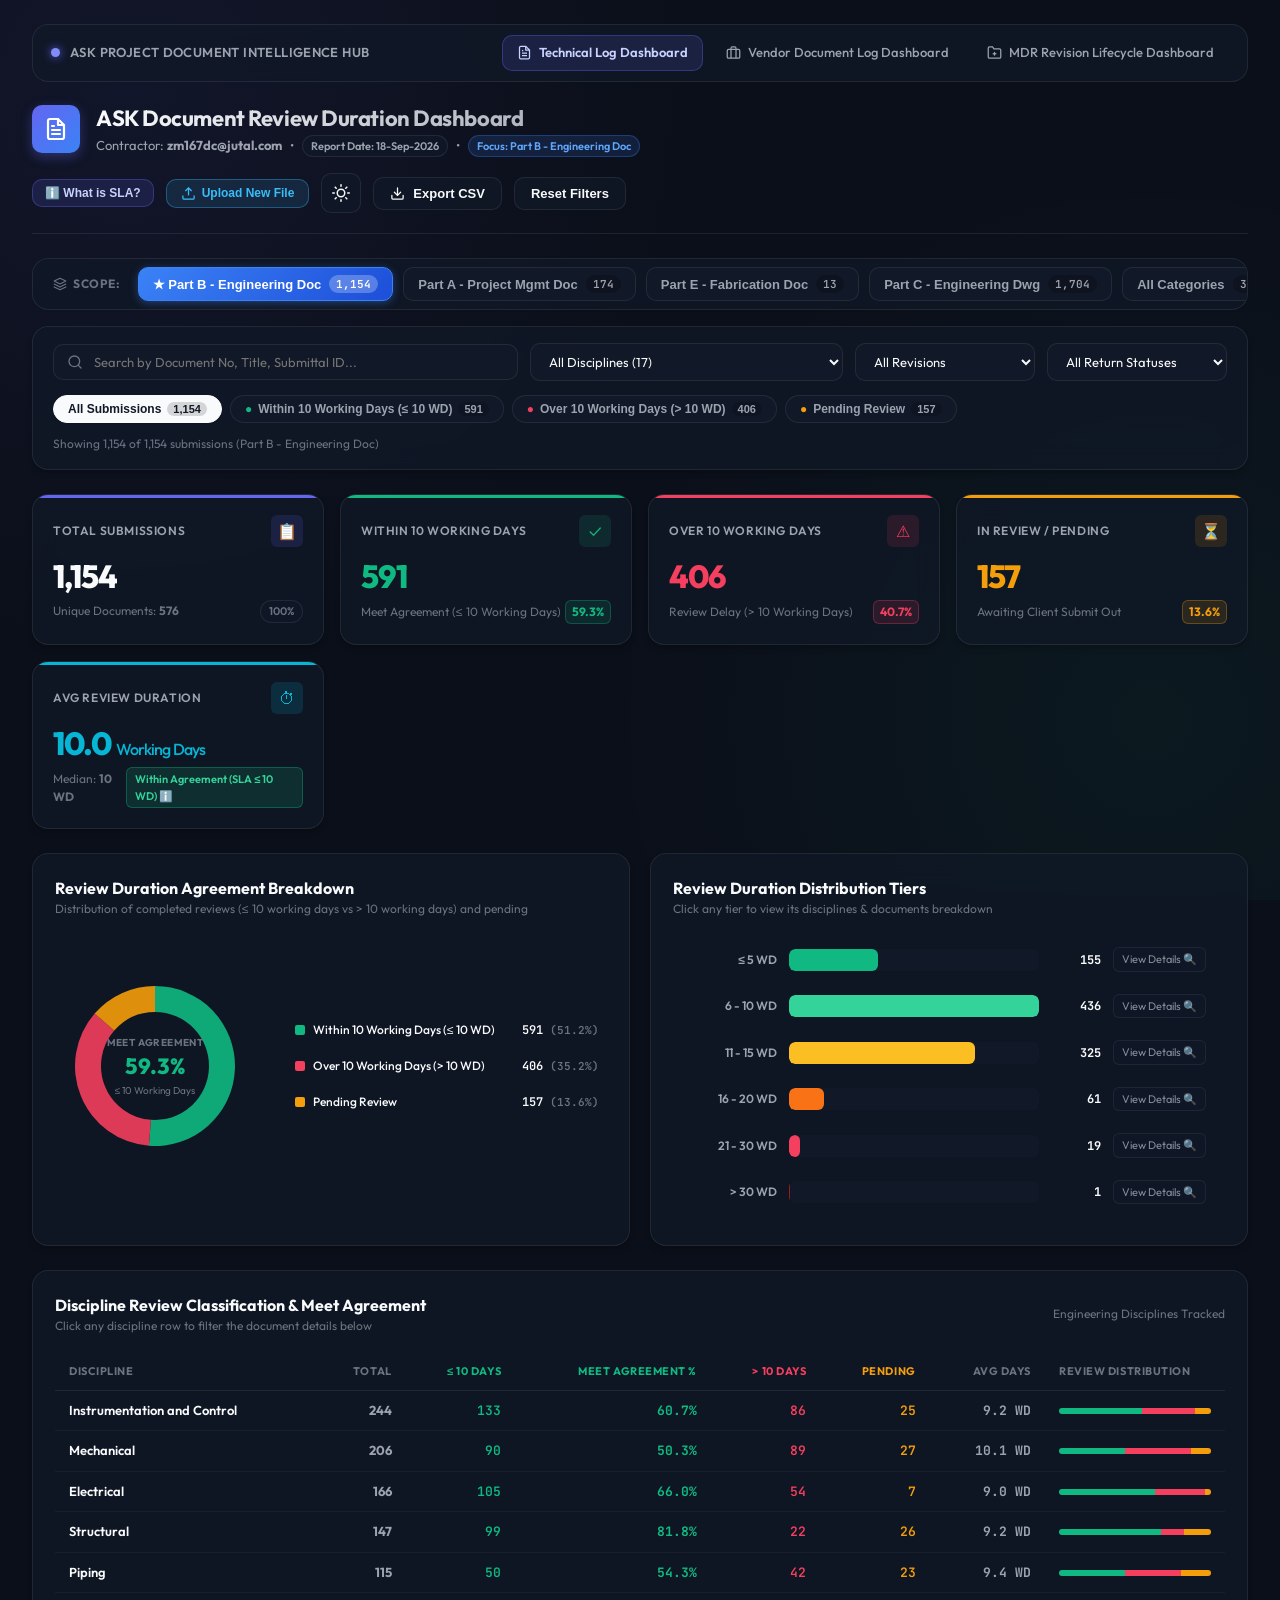
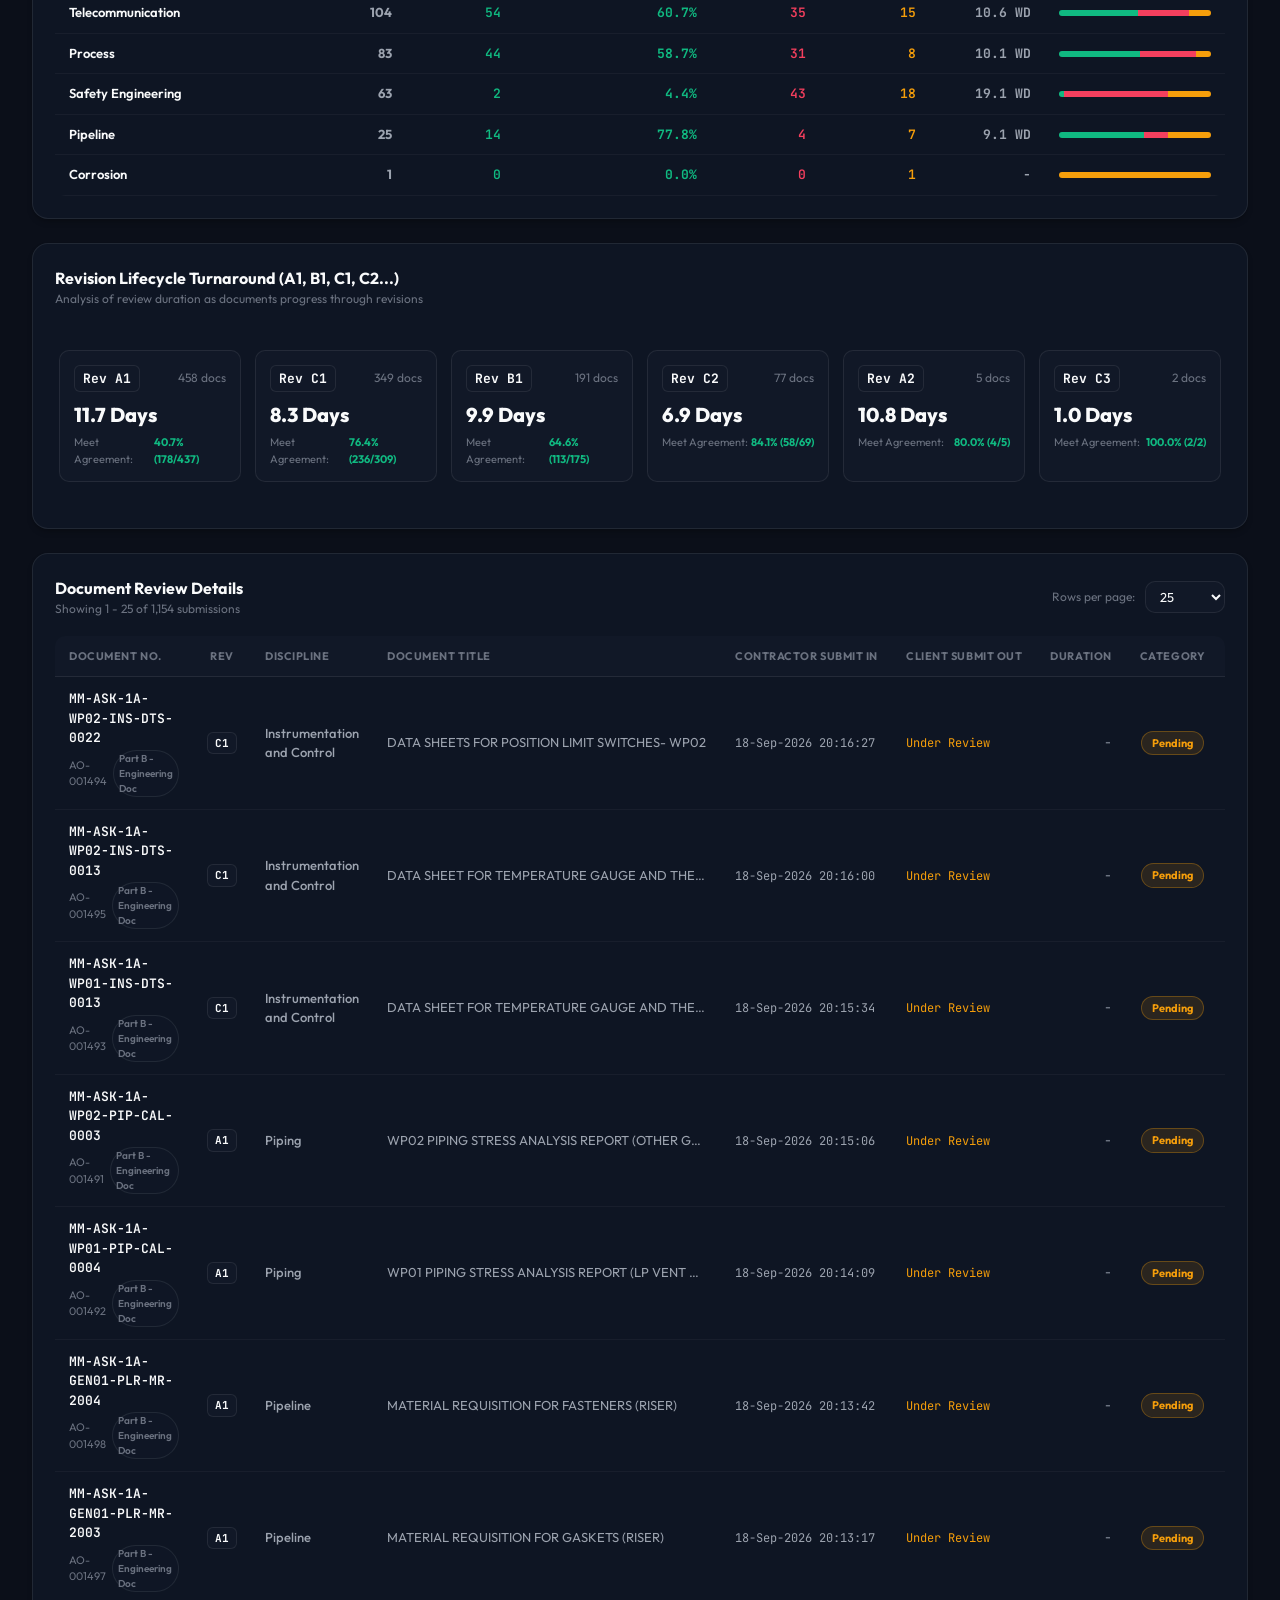
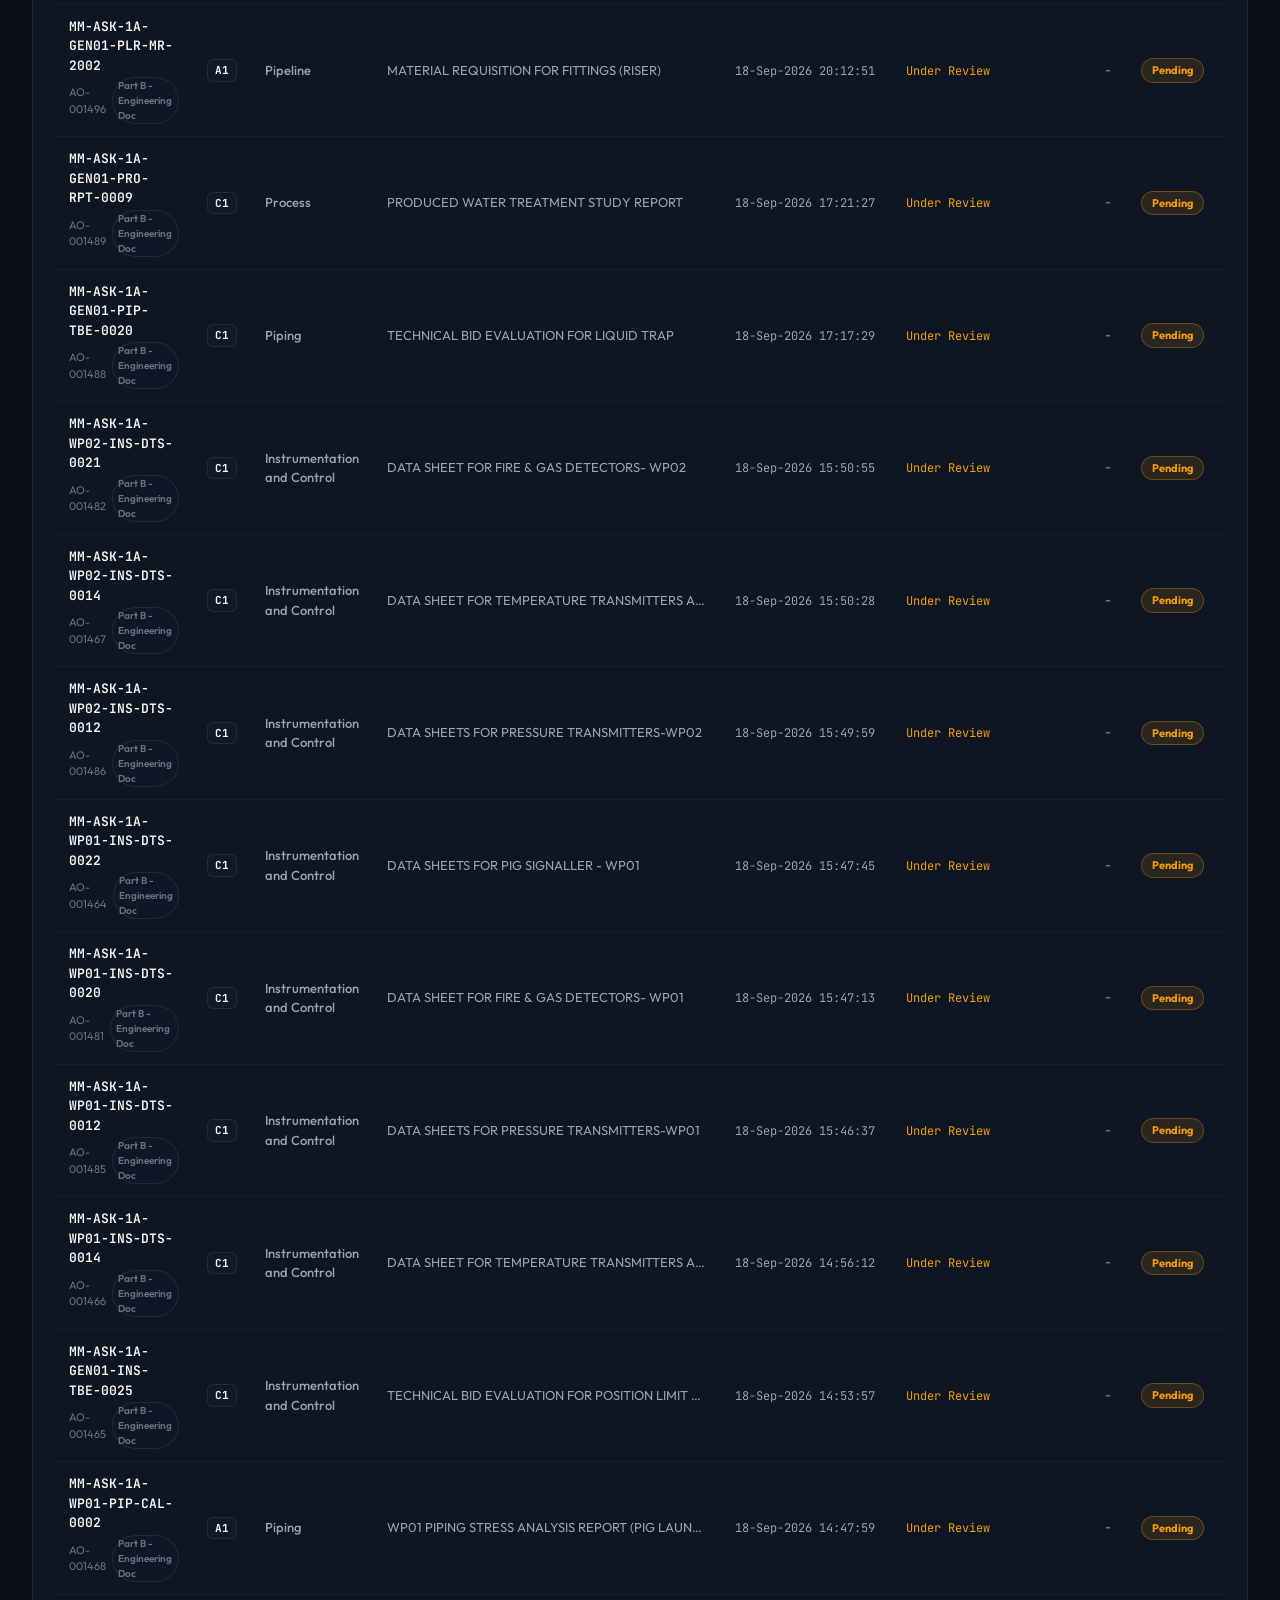
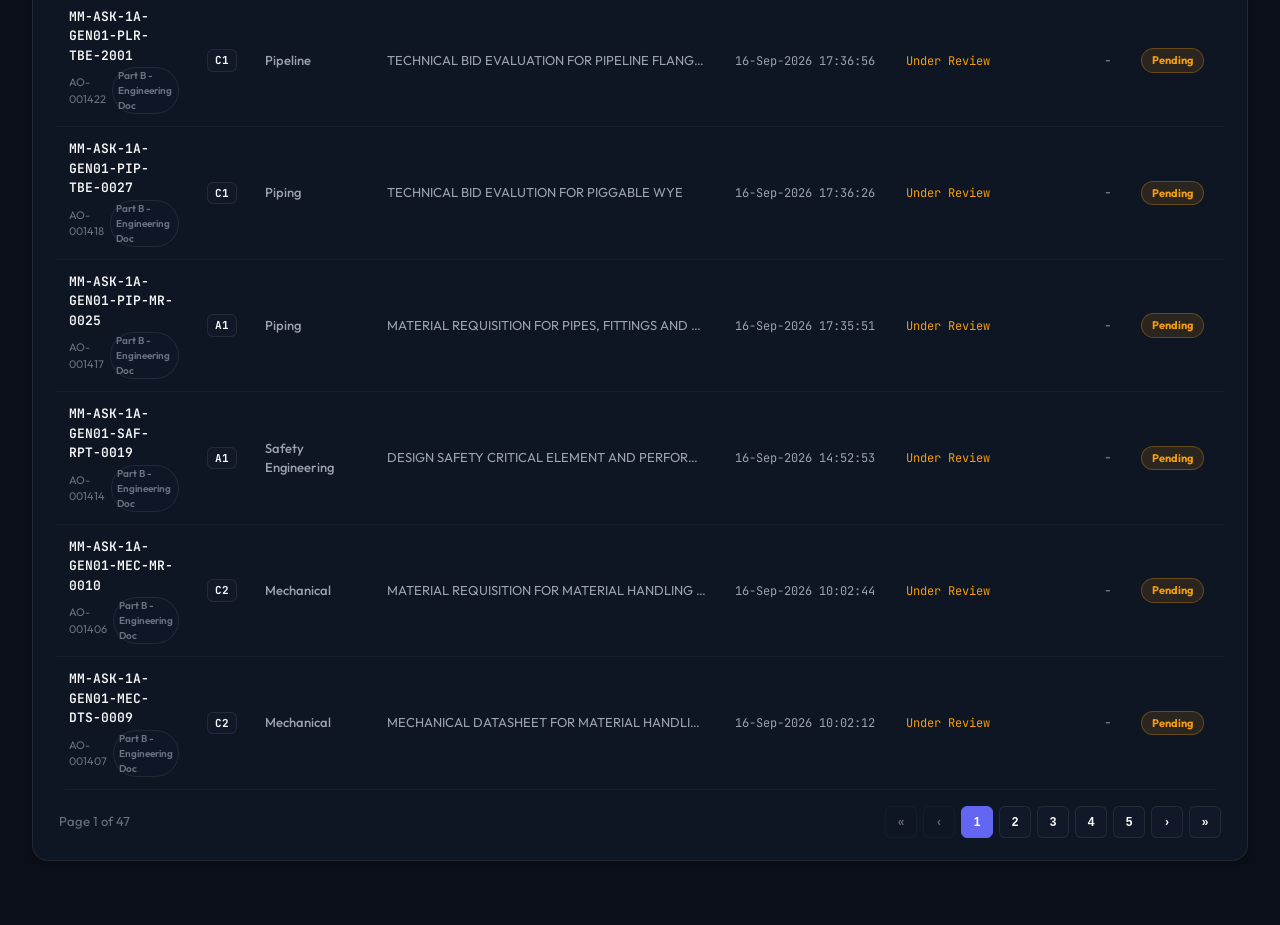
==== index.html @ 1a7d82ee "Add files via upload" ====
<!DOCTYPE html>
<html lang="en" data-theme="dark">
<head>
  <meta charset="UTF-8">
  <meta name="viewport" content="width=device-width, initial-scale=1.0">
  <title>ASK Document Review Duration Dashboard | Contractor vs Client Tracking</title>
  <meta name="description" content="Technical Document review duration tracking dashboard for ASK Project. Monitors Contractor (zm167dc@jutal.com) submissions and Client review turnaround times.">
  <link rel="stylesheet" href="styles.css">
</head>
<body>
  <div class="container">
    <!-- Top Nav: Switch between dashboards -->
    <nav style="display: flex; align-items: center; justify-content: space-between; background: var(--bg-card); backdrop-filter: blur(12px); border: 1px solid var(--border-color); border-radius: 16px; padding: 10px 18px; margin-bottom: 20px; flex-wrap: wrap; gap: 12px;">
      <div style="display: flex; align-items: center; gap: 10px; font-size: 13px; font-weight: 600; letter-spacing: 0.03em; text-transform: uppercase; color: var(--text-secondary);">
        <span style="width: 9px; height: 9px; border-radius: 50%; background: #818cf8; box-shadow: 0 0 10px #6366f1; display: inline-block;"></span>
        <span>ASK Project Document Intelligence Hub</span>
      </div>
      <div style="display: flex; align-items: center; gap: 8px; flex-wrap: wrap;">
        <a href="index.html" style="display: inline-flex; align-items: center; gap: 7px; padding: 7px 14px; border-radius: 10px; font-size: 13px; text-decoration: none; background: rgba(99, 102, 241, 0.15); color: #c7d2fe; border: 1px solid rgba(99, 102, 241, 0.35); font-weight: 600;">
          <svg width="15" height="15" viewBox="0 0 24 24" fill="none" stroke="currentColor" stroke-width="2"><path d="M14 2H6a2 2 0 0 0-2 2v16a2 2 0 0 0 2 2h12a2 2 0 0 0 2-2V8z"></path><polyline points="14 2 14 8 20 8"></polyline><line x1="16" y1="13" x2="8" y2="13"></line><line x1="16" y1="17" x2="8" y2="17"></line><polyline points="10 9 9 9 8 9"></polyline></svg>
          Technical Log Dashboard
        </a>
        <a href="index_vendor.html" style="display: inline-flex; align-items: center; gap: 7px; padding: 7px 14px; border-radius: 10px; font-size: 13px; text-decoration: none; color: var(--text-secondary); border: 1px solid transparent; font-weight: 500;">
          <svg width="15" height="15" viewBox="0 0 24 24" fill="none" stroke="currentColor" stroke-width="2"><rect x="2" y="7" width="20" height="14" rx="2" ry="2"></rect><path d="M16 21V5a2 2 0 0 0-2-2h-4a2 2 0 0 0-2 2v16"></path></svg>
          Vendor Document Log Dashboard
        </a>
        <a href="index_mdr.html" style="display: inline-flex; align-items: center; gap: 7px; padding: 7px 14px; border-radius: 10px; font-size: 13px; text-decoration: none; color: var(--text-secondary); border: 1px solid transparent; font-weight: 500;">
          <svg width="15" height="15" viewBox="0 0 24 24" fill="none" stroke="currentColor" stroke-width="2"><path d="M22 19a2 2 0 0 1-2 2H4a2 2 0 0 1-2-2V5a2 2 0 0 1 2-2h5l2 3h9a2 2 0 0 1 2 2z"></path><line x1="12" y1="11" x2="12" y2="17"></line><line x1="9" y1="14" x2="15" y2="14"></line></svg>
          MDR Revision Lifecycle Dashboard
        </a>
      </div>
    </nav>

    <!-- Header -->
    <header class="app-header">
      <div class="brand-section">
        <div class="brand-logo">
          <svg width="24" height="24" viewBox="0 0 24 24" fill="none" stroke="currentColor" stroke-width="2.2" stroke-linecap="round" stroke-linejoin="round">
            <path d="M14 2H6a2 2 0 0 0-2 2v16a2 2 0 0 0 2 2h12a2 2 0 0 0 2-2V8z"></path>
            <polyline points="14 2 14 8 20 8"></polyline>
            <line x1="16" y1="13" x2="8" y2="13"></line>
            <line x1="16" y1="17" x2="8" y2="17"></line>
            <polyline points="10 9 9 9 8 9"></polyline>
          </svg>
        </div>
        <div class="brand-title">
          <h1>ASK Document Review Duration Dashboard</h1>
          <div class="brand-subtitle">
            <span>Contractor: <strong>zm167dc@jutal.com</strong></span>
            <span>&bull;</span>
            <span class="badge-tag">Report Date: 18-Sep-2026</span>
            <span>&bull;</span>
            <span class="badge-tag" style="background: rgba(59, 130, 246, 0.15); color: #60a5fa; border-color: rgba(59, 130, 246, 0.3);">
              Focus: Part B - Engineering Doc
            </span>
          </div>
        </div>
      </div>
      <div class="header-actions">
        <button id="openSlaDefBtn" class="btn-sla-info" title="What is SLA? Service Level Agreement Definition">
          ℹ️ What is SLA?
        </button>
        <button id="openUploadBtn" class="btn-upload-nav" title="Upload New Weekly Cut-Off Excel File">
          <svg width="15" height="15" viewBox="0 0 24 24" fill="none" stroke="currentColor" stroke-width="2"><path d="M21 15v4a2 2 0 0 1-2 2H5a2 2 0 0 1-2-2v-4"></path><polyline points="17 8 12 3 7 8"></polyline><line x1="12" y1="3" x2="12" y2="15"></line></svg>
          Upload New File
        </button>
        <button id="themeToggleBtn" class="btn-icon" title="Toggle Light/Dark Theme" aria-label="Toggle Theme">
          <svg id="themeIcon" width="18" height="18" viewBox="0 0 24 24" fill="none" stroke="currentColor" stroke-width="2" stroke-linecap="round" stroke-linejoin="round">
            <circle cx="12" cy="12" r="5"></circle>
            <line x1="12" y1="1" x2="12" y2="3"></line>
            <line x1="12" y1="21" x2="12" y2="23"></line>
            <line x1="4.22" y1="4.22" x2="5.64" y2="5.64"></line>
            <line x1="18.36" y1="18.36" x2="19.78" y2="19.78"></line>
            <line x1="1" y1="12" x2="3" y2="12"></line>
            <line x1="21" y1="12" x2="23" y2="12"></line>
            <line x1="4.22" y1="19.78" x2="5.64" y2="18.36"></line>
            <line x1="18.36" y1="5.64" x2="19.78" y2="4.22"></line>
          </svg>
        </button>
        <button id="exportCsvBtn" class="btn btn-secondary" title="Export filtered documents to CSV">
          <svg width="15" height="15" viewBox="0 0 24 24" fill="none" stroke="currentColor" stroke-width="2" stroke-linecap="round" stroke-linejoin="round">
            <path d="M21 15v4a2 2 0 0 1-2 2H5a2 2 0 0 1-2-2v-4"></path>
            <polyline points="7 10 12 15 17 10"></polyline>
            <line x1="12" y1="15" x2="12" y2="3"></line>
          </svg>
          Export CSV
        </button>
        <button id="resetFiltersBtn" class="btn btn-secondary" title="Reset all applied filters">
          Reset Filters
        </button>
      </div>
    </header>

    <!-- Document Category Navigation Bar (Part B Focus by default) -->
    <nav class="doc-category-nav" id="docCategoryNav" aria-label="Document Category Filter">
      <div class="doc-category-nav-label">
        <svg width="14" height="14" viewBox="0 0 24 24" fill="none" stroke="currentColor" stroke-width="2" stroke-linecap="round" stroke-linejoin="round">
          <polygon points="12 2 2 7 12 12 22 7 12 2"></polygon>
          <polyline points="2 17 12 22 22 17"></polyline>
          <polyline points="2 12 12 17 22 12"></polyline>
        </svg>
        Scope:
      </div>
      <button class="doc-category-tab focus-part-b active" data-category-scope="Part B - Engineering Doc" id="tabPartB">
        ★ Part B - Engineering Doc <span class="tab-badge" id="tabCountPartB">1,154</span>
      </button>
      <button class="doc-category-tab" data-category-scope="Part A - Project Management Doc" id="tabPartA">
        Part A - Project Mgmt Doc <span class="tab-badge" id="tabCountPartA">174</span>
      </button>
      <button class="doc-category-tab" data-category-scope="Part E - Fabrication Doc" id="tabPartE">
        Part E - Fabrication Doc <span class="tab-badge" id="tabCountPartE">13</span>
      </button>
      <button class="doc-category-tab" data-category-scope="Part C - Engineering Dwg" id="tabPartC">
        Part C - Engineering Dwg <span class="tab-badge" id="tabCountPartC">1,704</span>
      </button>
      <button class="doc-category-tab" data-category-scope="ALL" id="tabPartAll">
        All Categories <span class="tab-badge" id="tabCountPartAll">3,046</span>
      </button>
    </nav>

    <!-- Filter Bar -->
    <section class="filter-bar" aria-label="Dashboard Filters">
      <div class="filter-row">
        <!-- Search Input -->
        <div class="search-box">
          <svg class="search-icon" width="16" height="16" viewBox="0 0 24 24" fill="none" stroke="currentColor" stroke-width="2" stroke-linecap="round" stroke-linejoin="round">
            <circle cx="11" cy="11" r="8"></circle>
            <line x1="21" y1="21" x2="16.65" y2="16.65"></line>
          </svg>
          <input type="text" id="searchInput" class="search-input" placeholder="Search by Document No, Title, Submittal ID...">
        </div>

        <!-- Discipline Select -->
        <select id="disciplineSelect" class="select-filter" aria-label="Filter by Discipline">
          <option value="ALL">All Disciplines (17)</option>
        </select>

        <!-- Revision Select -->
        <select id="revSelect" class="select-filter" aria-label="Filter by Revision">
          <option value="ALL">All Revisions</option>
        </select>

        <!-- Return Status Select -->
        <select id="statusSelect" class="select-filter" aria-label="Filter by Return Status">
          <option value="ALL">All Return Statuses</option>
        </select>
      </div>

      <!-- Quick Category Pills -->
      <div class="filter-row">
        <div class="category-pills" id="categoryPills">
          <button class="pill-btn active" data-category="ALL">
            All Submissions <span class="pill-count" id="countAll">3,046</span>
          </button>
          <button class="pill-btn pill-within" data-category="<= 10 Days">
            <span style="color:#10b981;">●</span> Within 10 Working Days (&le; 10 WD) <span class="pill-count" id="countWithin">1,579</span>
          </button>
          <button class="pill-btn pill-over" data-category="> 10 Days">
            <span style="color:#f43f5e;">●</span> Over 10 Working Days (> 10 WD) <span class="pill-count" id="countOver">1,078</span>
          </button>
          <button class="pill-btn pill-pending" data-category="Pending">
            <span style="color:#f59e0b;">●</span> Pending Review <span class="pill-count" id="countPending">389</span>
          </button>
        </div>
        <div style="font-size: 12px; color: var(--text-muted);" id="filterStatusText">
          Showing 3,046 submissions
        </div>
      </div>
    </section>

    <!-- KPI Metric Cards Grid -->
    <section class="kpi-grid" aria-label="Key Performance Indicators">
      <!-- Total Submissions -->
      <div class="kpi-card" style="--card-accent: #6366f1;">
        <div class="kpi-header">
          <span class="kpi-title">Total Submissions</span>
          <div class="kpi-icon-wrap" style="background: rgba(99, 102, 241, 0.15); color: #818cf8;">
            📋
          </div>
        </div>
        <div class="kpi-value" id="kpiTotal">3,046</div>
        <div class="kpi-meta">
          <span>Unique Documents: <strong id="kpiUniqueDocs">1,426</strong></span>
          <span class="badge-tag">100%</span>
        </div>
      </div>

      <!-- Within 10 Working Days -->
      <div class="kpi-card" style="--card-accent: #10b981;">
        <div class="kpi-header">
          <span class="kpi-title">Within 10 Working Days</span>
          <div class="kpi-icon-wrap" style="background: var(--color-within10-bg); color: var(--color-within10);">
            ✓
          </div>
        </div>
        <div class="kpi-value" style="color: var(--color-within10);" id="kpiWithin10">1,579</div>
        <div class="kpi-meta">
          <span>Meet Agreement (&le; 10 Working Days)</span>
          <span class="kpi-badge badge-within10" id="kpiWithinPct">59.4%</span>
        </div>
      </div>

      <!-- Over 10 Working Days -->
      <div class="kpi-card" style="--card-accent: #f43f5e;">
        <div class="kpi-header">
          <span class="kpi-title">Over 10 Working Days</span>
          <div class="kpi-icon-wrap" style="background: var(--color-over10-bg); color: var(--color-over10);">
            ⚠
          </div>
        </div>
        <div class="kpi-value" style="color: var(--color-over10);" id="kpiOver10">1,078</div>
        <div class="kpi-meta">
          <span>Review Delay (> 10 Working Days)</span>
          <span class="kpi-badge badge-over10" id="kpiOverPct">40.6%</span>
        </div>
      </div>

      <!-- Pending / Under Review -->
      <div class="kpi-card" style="--card-accent: #f59e0b;">
        <div class="kpi-header">
          <span class="kpi-title">In Review / Pending</span>
          <div class="kpi-icon-wrap" style="background: var(--color-pending-bg); color: var(--color-pending);">
            ⏳
          </div>
        </div>
        <div class="kpi-value" style="color: var(--color-pending);" id="kpiPending">389</div>
        <div class="kpi-meta">
          <span>Awaiting Client Submit Out</span>
          <span class="kpi-badge badge-pending" id="kpiPendingPct">12.8%</span>
        </div>
      </div>

      <!-- Average Review Duration -->
      <div class="kpi-card" style="--card-accent: #06b6d4;">
        <div class="kpi-header">
          <span class="kpi-title">Avg Review Duration</span>
          <div class="kpi-icon-wrap" style="background: rgba(6, 182, 212, 0.15); color: #06b6d4;">
            ⏱
          </div>
        </div>
        <div class="kpi-value" style="color: var(--color-cyan);" id="kpiAvgDuration">10.2 <span style="font-size: 16px; font-weight: 500;">Working Days</span></div>
        <div class="kpi-meta">
          <span>Median: <strong id="kpiMedianDuration">10.0 WD</strong></span>
          <a href="javascript:void(0)" id="slaBadgeBtn" class="sla-badge-interactive" title="Click to view full Service Level Agreement (SLA) Definition">
            Within Agreement (SLA &le; 10 WD) ℹ️
          </a>
        </div>
      </div>
    </section>

    <!-- Visual Charts Grid -->
    <div class="charts-grid">
      <!-- Donut Chart: Review Category SLA Distribution -->
      <div class="card">
        <div class="card-header">
          <div>
            <h2 class="card-title">Review Duration Agreement Breakdown</h2>
            <div class="card-subtitle">Distribution of completed reviews (&le; 10 working days vs &gt; 10 working days) and pending</div>
          </div>
        </div>
        <div class="chart-container" id="donutChartContainer">
          <!-- Rendered via JavaScript SVG -->
        </div>
      </div>

      <!-- Duration Histogram Tiers -->
      <div class="card">
        <div class="card-header">
          <div>
            <h2 class="card-title">Review Duration Distribution Tiers</h2>
            <div class="card-subtitle">Click any tier to view its disciplines &amp; documents breakdown</div>
          </div>
          <div id="activeTierBadge" style="display:none;">
            <span class="badge-tag" style="background:rgba(99,102,241,0.2);color:#818cf8;border-color:rgba(99,102,241,0.4);cursor:pointer;" id="clearTierFilterBtn" title="Click to clear tier filter">
              Tier Filter Active &times;
            </span>
          </div>
        </div>
        <div class="chart-container" id="tierChartContainer">
          <!-- Rendered via JavaScript SVG -->
        </div>
      </div>
    </div>

    <!-- Discipline Review Breakdown Table Card -->
    <div class="card" style="margin-bottom: 24px;">
      <div class="card-header">
        <div>
          <h2 class="card-title">Discipline Review Classification &amp; Meet Agreement</h2>
          <div class="card-subtitle">Click any discipline row to filter the document details below</div>
        </div>
        <div style="font-size: 12px; color: var(--text-muted);">
          Engineering Disciplines Tracked
        </div>
      </div>
      <div class="table-responsive">
        <table class="discipline-summary-table" id="disciplineTable">
          <thead>
            <tr>
              <th>Discipline</th>
              <th style="text-align: right;">Total</th>
              <th style="text-align: right; color: var(--color-within10);">&le; 10 Days</th>
              <th style="text-align: right; color: var(--color-within10);">Meet Agreement %</th>
              <th style="text-align: right; color: var(--color-over10);">&gt; 10 Days</th>
              <th style="text-align: right; color: var(--color-pending);">Pending</th>
              <th style="text-align: right;">Avg Days</th>
              <th style="width: 180px;">Review Distribution</th>
            </tr>
          </thead>
          <tbody id="disciplineTableBody">
            <!-- Dynamically populated -->
          </tbody>
        </table>
      </div>
    </div>

    <!-- Revision Analysis Grid -->
    <div class="card" style="margin-bottom: 24px;">
      <div class="card-header">
        <div>
          <h2 class="card-title">Revision Lifecycle Turnaround (A1, B1, C1, C2...)</h2>
          <div class="card-subtitle">Analysis of review duration as documents progress through revisions</div>
        </div>
      </div>
      <div class="chart-container" id="revChartContainer" style="min-height: 180px;">
        <!-- Dynamically rendered -->
      </div>
    </div>

    <!-- Main Documents Table Card -->
    <div class="card table-card">
      <div class="card-header">
        <div>
          <h2 class="card-title">Document Review Details</h2>
          <div class="card-subtitle" id="tableRecordCountText">Showing 1 - 25 of 3,046 submissions</div>
        </div>
        <div style="display: flex; align-items: center; gap: 10px;">
          <label for="pageSizeSelect" style="font-size: 12px; color: var(--text-muted);">Rows per page:</label>
          <select id="pageSizeSelect" class="select-filter" style="min-width: 80px; padding: 6px 10px;">
            <option value="25" selected>25</option>
            <option value="50">50</option>
            <option value="100">100</option>
          </select>
        </div>
      </div>

      <div class="table-responsive">
        <table class="data-table" id="mainDocTable">
          <thead>
            <tr>
              <th data-sort="doc_no">Document No.</th>
              <th data-sort="rev" style="text-align: center;">Rev</th>
              <th data-sort="discipline_name">Discipline</th>
              <th data-sort="doc_title">Document Title</th>
              <th data-sort="actual_submit_in">Contractor Submit In</th>
              <th data-sort="actual_submit_out">Client Submit Out</th>
              <th data-sort="duration_days" style="text-align: right;">Duration</th>
              <th data-sort="category" style="text-align: center;">Category</th>
              <th data-sort="return_status_code" style="text-align: center;">Return Status</th>
              <th style="text-align: center;">Actions</th>
            </tr>
          </thead>
          <tbody id="tableBody">
            <!-- Dynamically populated -->
          </tbody>
        </table>
      </div>

      <!-- Pagination Bar -->
      <div class="pagination-bar">
        <div class="pagination-info" id="paginationInfo">
          Page 1 of 122
        </div>
        <div class="pagination-controls" id="paginationControls">
          <!-- Dynamically generated page buttons -->
        </div>
      </div>
    </div>
  </div>

  <!-- Document Revision History Drawer Modal -->
  <div class="drawer-backdrop" id="drawerBackdrop">
    <div class="drawer" id="historyDrawer" role="dialog" aria-modal="true" aria-labelledby="drawerDocNo">
      <div class="drawer-header">
        <div>
          <div class="drawer-title" id="drawerDocNo">Document Number</div>
          <div class="drawer-subtitle" id="drawerDocTitle">Document Title</div>
          <div style="font-size: 12px; color: var(--text-muted); margin-top: 4px;">
            Discipline: <span id="drawerDiscipline" style="color: var(--text-primary); font-weight: 600;">-</span> &bull; 
            Total Revisions: <span id="drawerRevCount" style="color: var(--color-brand); font-weight: 700;">-</span>
          </div>
        </div>
        <button class="drawer-close" id="drawerCloseBtn" aria-label="Close Drawer">&times;</button>
      </div>
      <div class="drawer-body">
        <h3 style="font-size: 14px; font-weight: 700; margin-bottom: 16px; color: var(--text-primary);">
          Revision Lifecycle & Review Turnaround
        </h3>
        <div class="timeline" id="drawerTimeline">
          <!-- Populated dynamically -->
        </div>
      </div>
    </div>
  </div>

  <!-- Review Duration Tier Breakdown & Documents Modal -->
  <div class="tier-modal-backdrop" id="tierModalBackdrop">
    <div class="tier-modal" id="tierModal" role="dialog" aria-modal="true" aria-labelledby="tierModalTitle">
      <div class="tier-modal-header">
        <div>
          <div style="display:flex;align-items:center;gap:10px;">
            <h2 class="tier-modal-title" id="tierModalTitle">Review Duration Tier Details</h2>
            <span class="badge-tag" id="tierModalCountBadge" style="font-size:12px;padding:3px 10px;font-weight:700;">-</span>
          </div>
          <div class="tier-modal-subtitle" id="tierModalSubtitle">
            Detailed breakdown of disciplines and documents in this review turnaround tier
          </div>
        </div>
        <button class="drawer-close" id="tierModalCloseBtn" aria-label="Close Modal">&times;</button>
      </div>

      <div class="tier-modal-body">
        <!-- Section 1: Disciplines in this Tier -->
        <div class="tier-section">
          <div class="tier-section-header">
            <h3>Disciplines in this Tier</h3>
            <span style="font-size:12px;color:var(--text-muted);" id="tierDiscHelpText">Click any discipline to filter documents below</span>
          </div>
          <div class="tier-discipline-chips" id="tierDisciplineChips">
            <!-- Dynamically populated -->
          </div>
        </div>

        <!-- Section 2: Documents in this Tier -->
        <div class="tier-section">
          <div class="tier-section-header">
            <div style="display:flex;align-items:center;gap:12px;width:100%;justify-content:space-between;flex-wrap:wrap;">
              <h3 id="tierDocListHeading">Documents List</h3>
              <div style="display:flex;gap:10px;align-items:center;">
                <input type="text" id="tierDocSearchInput" class="search-input" placeholder="Search in this tier..." style="padding:6px 12px;width:220px;font-size:12px;">
                <button id="btnFilterMainByTier" class="btn btn-primary" style="padding:6px 14px;font-size:12px;" title="Filter the main dashboard table to this tier">
                  Filter Main Dashboard &darr;
                </button>
              </div>
            </div>
          </div>
          <div class="table-responsive" style="max-height: 380px; overflow-y: auto;">
            <table class="data-table" id="tierDocTable">
              <thead>
                <tr>
                  <th>Document No.</th>
                  <th style="text-align:center;">Rev</th>
                  <th>Discipline</th>
                  <th>Title</th>
                  <th>Contractor Submit In</th>
                  <th>Client Submit Out</th>
                  <th style="text-align:right;">Duration</th>
                  <th style="text-align:center;">Status</th>
                </tr>
              </thead>
              <tbody id="tierDocTableBody">
                <!-- Dynamically populated -->
              </tbody>
            </table>
          </div>
        </div>
      </div>
    </div>
  </div>

  <!-- SLA Definition Modal -->
  <div id="slaModalBackdrop" class="tier-modal-backdrop">
    <div class="tier-modal" style="max-width: 680px;" role="dialog" aria-modal="true">
      <div class="tier-modal-header" style="background: linear-gradient(135deg, rgba(99, 102, 241, 0.12), rgba(56, 189, 248, 0.08));">
        <div style="display: flex; align-items: center; gap: 12px;">
          <div style="width: 36px; height: 36px; border-radius: 10px; background: rgba(99, 102, 241, 0.2); color: #818cf8; display: flex; align-items: center; justify-content: center; font-size: 18px; font-weight: 800;">
            ℹ️
          </div>
          <div>
            <h3 style="margin: 0; font-size: 18px; font-weight: 700; color: var(--text-primary);">Service Level Agreement (SLA) Definition</h3>
            <p style="margin: 3px 0 0 0; font-size: 12px; color: var(--text-secondary);">ASK Project Procedural Engineering Turnaround Standards</p>
          </div>
        </div>
        <button id="slaModalCloseBtn" class="drawer-close" aria-label="Close Modal">&times;</button>
      </div>
      <div class="tier-modal-body" style="padding: 24px; line-height: 1.6; font-size: 13px; color: var(--text-secondary);">
        <div style="background: rgba(16, 185, 129, 0.08); border: 1px solid rgba(16, 185, 129, 0.25); border-radius: 12px; padding: 16px; margin-bottom: 20px;">
          <h4 style="margin: 0 0 6px 0; color: #34d399; font-size: 14px; display: flex; align-items: center; gap: 8px;">
            <span>🎯</span> Contractual Baseline: 10 Working Days
          </h4>
          <p style="margin: 0; color: var(--text-primary);">
            <strong>SLA</strong> stands for <strong>Service Level Agreement</strong>. In the ASK Field Development Project, the SLA defines the maximum contractual turnaround period allowed for the <strong>Client Engineering Team</strong> to review and officially return submitted technical &amp; vendor deliverables.
          </p>
        </div>

        <div style="display: grid; grid-template-columns: 1fr 1fr; gap: 14px; margin-bottom: 20px;">
          <div style="background: var(--bg-card); border: 1px solid var(--border-color); border-radius: 10px; padding: 14px;">
            <strong style="color: #10b981; display: block; margin-bottom: 4px;">✓ Meet Agreement (&le; 10 WD)</strong>
            <span>Review completed and officially returned with status code (APPR, AWC, etc.) within <strong>10 working days</strong> (Mon&ndash;Fri, excluding weekends).</span>
          </div>
          <div style="background: var(--bg-card); border: 1px solid var(--border-color); border-radius: 10px; padding: 14px;">
            <strong style="color: #f43f5e; display: block; margin-bottom: 4px;">⚠ Over Agreement (> 10 WD)</strong>
            <span>Review elapsed time exceeds 10 working days, triggering overdue tracking and potential schedule delay claim liabilities.</span>
          </div>
        </div>

        <div style="background: var(--bg-card); border: 1px solid var(--border-color); border-radius: 10px; padding: 14px;">
          <strong style="color: var(--text-primary); display: block; margin-bottom: 6px;">How Working Days are Counted:</strong>
          <ul style="margin: 0; padding-left: 20px; font-size: 12px; color: var(--text-secondary);">
            <li><strong>Starts</strong>: The first business day following official receipt date (<code>Actual Submit In</code>).</li>
            <li><strong>Counted</strong>: Monday through Friday only. Saturdays and Sundays are excluded.</li>
            <li><strong>Ends</strong>: The date the review status is officially issued out (<code>Actual Submit Out</code>).</li>
          </ul>
        </div>
      </div>
    </div>
  </div>

  <!-- Upload New Cut-Off Report Modal -->
  <div id="uploadModalBackdrop" class="tier-modal-backdrop">
    <div class="tier-modal" style="max-width: 640px;" role="dialog" aria-modal="true">
      <div class="tier-modal-header" style="background: linear-gradient(135deg, rgba(56, 189, 248, 0.12), rgba(99, 102, 241, 0.08));">
        <div style="display: flex; align-items: center; gap: 12px;">
          <div style="width: 36px; height: 36px; border-radius: 10px; background: rgba(56, 189, 248, 0.2); color: #38bdf8; display: flex; align-items: center; justify-content: center; font-size: 18px; font-weight: 800;">
            📁
          </div>
          <div>
            <h3 style="margin: 0; font-size: 18px; font-weight: 700; color: var(--text-primary);">Upload New Weekly Cut-Off Report</h3>
            <p style="margin: 3px 0 0 0; font-size: 12px; color: var(--text-secondary);">Auto-detects and updates dashboard with latest Excel data</p>
          </div>
        </div>
        <button id="uploadModalCloseBtn" class="drawer-close" aria-label="Close Modal">&times;</button>
      </div>
      <div class="tier-modal-body" style="padding: 24px;">
        <div id="uploadDropzone" class="upload-dropzone">
          <svg width="44" height="44" viewBox="0 0 24 24" fill="none" stroke="#38bdf8" stroke-width="1.8" style="margin-bottom: 12px;"><path d="M21 15v4a2 2 0 0 1-2 2H5a2 2 0 0 1-2-2v-4"></path><polyline points="17 8 12 3 7 8"></polyline><line x1="12" y1="3" x2="12" y2="15"></line></svg>
          <h4 style="margin: 0 0 6px 0; font-size: 15px; color: var(--text-primary);">Drag &amp; Drop your new Excel Report here</h4>
          <p style="margin: 0 0 16px 0; font-size: 12px; color: var(--text-secondary);">
            Supports Technical Log (<code>.xlsx</code>), Vendor Log (<code>.xls/.xlsx</code>), or MDR Register (<code>.xlsx</code>)
          </p>
          <input type="file" id="fileUploadInput" accept=".xlsx,.xls" style="display: none;">
          <button type="button" class="btn btn-secondary" onclick="document.getElementById('fileUploadInput').click()">
            Browse Files...
          </button>
        </div>

        <div id="uploadStatusBox" style="display: none; margin-top: 16px; padding: 14px; border-radius: 10px; font-size: 13px;">
          <!-- Dynamic feedback -->
        </div>

        <div style="margin-top: 20px; font-size: 11px; color: var(--text-muted); line-height: 1.5; border-top: 1px solid var(--border-color); padding-top: 14px;">
          💡 <strong>Automatic Date Detection:</strong> Weekly filenames with changing dates (e.g. <code>ASK Technical Document Log Report - 25 Sep 26.xlsx</code> or <code>ASK Vendor Document Log Report - 25 Sep 26.xls</code>) are automatically parsed, recalculated with 10 working days criteria, and reflected immediately on this dashboard.
        </div>
      </div>
    </div>
  </div>

  <!-- Load Pre-Compiled Dataset & Dashboard Logic -->
  <script src="data.js"></script>
  <script src="app.js"></script>
</body>
</html>
---- styles.css ----
/* ==========================================================================
   Document Review Duration Dashboard - Modern Design System
   ========================================================================== */

@import url('https://fonts.googleapis.com/css2?family=Outfit:wght@300;400;500;600;700;800&family=JetBrains+Mono:wght@400;500&display=swap');

:root {
  /* Color Palette - Dark Mode Default */
  --bg-primary: #0b0f19;
  --bg-secondary: #111827;
  --bg-card: rgba(17, 24, 39, 0.75);
  --bg-card-hover: rgba(31, 41, 55, 0.85);
  --bg-glass: rgba(17, 24, 39, 0.6);
  --border-color: rgba(255, 255, 255, 0.08);
  --border-focus: rgba(99, 102, 241, 0.5);

  --text-primary: #f9fafb;
  --text-secondary: #9ca3af;
  --text-muted: #6b7280;
  --text-inverse: #111827;

  /* Accent Colors */
  --color-within10: #10b981;
  --color-within10-bg: rgba(16, 185, 129, 0.12);
  --color-within10-border: rgba(16, 185, 129, 0.3);

  --color-over10: #f43f5e;
  --color-over10-bg: rgba(244, 63, 94, 0.12);
  --color-over10-border: rgba(244, 63, 94, 0.3);

  --color-pending: #f59e0b;
  --color-pending-bg: rgba(245, 158, 11, 0.12);
  --color-pending-border: rgba(245, 158, 11, 0.3);

  --color-brand: #6366f1;
  --color-brand-light: #818cf8;
  --color-cyan: #06b6d4;
  --color-purple: #a855f7;

  /* Elevations & Effects */
  --shadow-sm: 0 1px 2px 0 rgba(0, 0, 0, 0.05);
  --shadow-md: 0 4px 6px -1px rgba(0, 0, 0, 0.2), 0 2px 4px -1px rgba(0, 0, 0, 0.1);
  --shadow-lg: 0 10px 15px -3px rgba(0, 0, 0, 0.3), 0 4px 6px -2px rgba(0, 0, 0, 0.15);
  --shadow-glow: 0 0 25px rgba(99, 102, 241, 0.2);

  --radius-sm: 6px;
  --radius-md: 10px;
  --radius-lg: 16px;
  --radius-full: 9999px;

  --transition-fast: 0.15s ease;
  --transition-normal: 0.25s ease;
}

[data-theme="light"] {
  --bg-primary: #f8fafc;
  --bg-secondary: #f1f5f9;
  --bg-card: rgba(255, 255, 255, 0.85);
  --bg-card-hover: #ffffff;
  --bg-glass: rgba(255, 255, 255, 0.7);
  --border-color: rgba(226, 232, 240, 0.8);
  --border-focus: rgba(99, 102, 241, 0.4);

  --text-primary: #0f172a;
  --text-secondary: #475569;
  --text-muted: #94a3b8;
  --text-inverse: #ffffff;

  --shadow-md: 0 4px 6px -1px rgba(0, 0, 0, 0.05), 0 2px 4px -1px rgba(0, 0, 0, 0.03);
  --shadow-lg: 0 10px 15px -3px rgba(0, 0, 0, 0.08), 0 4px 6px -2px rgba(0, 0, 0, 0.04);
}

/* Base Styles */
* {
  box-sizing: border-box;
  margin: 0;
  padding: 0;
}

body {
  font-family: 'Outfit', -apple-system, BlinkMacSystemFont, "Segoe UI", Roboto, sans-serif;
  background-color: var(--bg-primary);
  color: var(--text-primary);
  line-height: 1.5;
  min-height: 100vh;
  transition: background-color var(--transition-normal), color var(--transition-normal);
  background-image: 
    radial-gradient(circle at 10% 10%, rgba(99, 102, 241, 0.08) 0%, transparent 40%),
    radial-gradient(circle at 90% 80%, rgba(16, 185, 129, 0.06) 0%, transparent 40%);
  background-attachment: fixed;
}

.container {
  max-width: 1560px;
  margin: 0 auto;
  padding: 24px 32px;
}

/* App Header */
.app-header {
  display: flex;
  align-items: center;
  justify-content: space-between;
  margin-bottom: 24px;
  padding-bottom: 20px;
  border-bottom: 1px solid var(--border-color);
  flex-wrap: wrap;
  gap: 16px;
}

.brand-section {
  display: flex;
  align-items: center;
  gap: 16px;
}

.brand-logo {
  width: 48px;
  height: 48px;
  background: linear-gradient(135deg, #6366f1, #3b82f6);
  border-radius: var(--radius-md);
  display: flex;
  align-items: center;
  justify-content: center;
  box-shadow: 0 4px 12px rgba(99, 102, 241, 0.35);
  color: #fff;
  font-size: 24px;
  font-weight: 700;
}

.brand-title h1 {
  font-size: 22px;
  font-weight: 700;
  letter-spacing: -0.02em;
  background: linear-gradient(to right, var(--text-primary), var(--text-secondary));
  -webkit-background-clip: text;
  -webkit-text-fill-color: transparent;
}

.brand-subtitle {
  font-size: 13px;
  color: var(--text-secondary);
  display: flex;
  align-items: center;
  gap: 8px;
}

.badge-tag {
  display: inline-flex;
  align-items: center;
  gap: 4px;
  padding: 2px 8px;
  border-radius: var(--radius-full);
  font-size: 11px;
  font-weight: 600;
  background: var(--bg-card);
  border: 1px solid var(--border-color);
}

.header-actions {
  display: flex;
  align-items: center;
  gap: 12px;
}

.btn-icon {
  background: var(--bg-card);
  border: 1px solid var(--border-color);
  color: var(--text-primary);
  width: 40px;
  height: 40px;
  border-radius: var(--radius-md);
  cursor: pointer;
  display: flex;
  align-items: center;
  justify-content: center;
  transition: all var(--transition-fast);
}

.btn-icon:hover {
  background: var(--bg-card-hover);
  border-color: var(--color-brand);
  transform: translateY(-1px);
}

.btn {
  display: inline-flex;
  align-items: center;
  gap: 8px;
  padding: 8px 16px;
  border-radius: var(--radius-md);
  font-size: 13px;
  font-weight: 600;
  cursor: pointer;
  transition: all var(--transition-fast);
  border: 1px solid transparent;
}

.btn-primary {
  background: linear-gradient(135deg, #6366f1, #4f46e5);
  color: #fff;
  box-shadow: 0 2px 8px rgba(99, 102, 241, 0.3);
}

.btn-primary:hover {
  background: linear-gradient(135deg, #4f46e5, #4338ca);
  transform: translateY(-1px);
  box-shadow: 0 4px 12px rgba(99, 102, 241, 0.4);
}

.btn-secondary {
  background: var(--bg-card);
  border-color: var(--border-color);
  color: var(--text-primary);
}

.btn-secondary:hover {
  background: var(--bg-card-hover);
  border-color: var(--text-muted);
}

/* Document Category Selector Bar */
.doc-category-nav {
  display: flex;
  align-items: center;
  gap: 10px;
  background: var(--bg-card);
  backdrop-filter: blur(12px);
  border: 1px solid var(--border-color);
  border-radius: var(--radius-lg);
  padding: 8px 12px;
  margin-bottom: 16px;
  overflow-x: auto;
  box-shadow: var(--shadow-sm);
}

.doc-category-nav-label {
  font-size: 12px;
  font-weight: 700;
  color: var(--text-muted);
  text-transform: uppercase;
  letter-spacing: 0.05em;
  padding: 0 8px;
  white-space: nowrap;
  display: flex;
  align-items: center;
  gap: 6px;
}

.doc-category-tab {
  background: var(--bg-secondary);
  border: 1px solid var(--border-color);
  color: var(--text-secondary);
  padding: 7px 14px;
  border-radius: var(--radius-md);
  font-size: 13px;
  font-weight: 600;
  cursor: pointer;
  display: inline-flex;
  align-items: center;
  gap: 8px;
  white-space: nowrap;
  transition: all var(--transition-fast);
}

.doc-category-tab:hover {
  background: var(--bg-card-hover);
  color: var(--text-primary);
  border-color: var(--text-muted);
}

.doc-category-tab.active {
  background: linear-gradient(135deg, #6366f1, #4f46e5);
  color: #ffffff;
  border-color: #6366f1;
  box-shadow: 0 2px 8px rgba(99, 102, 241, 0.35);
}

.doc-category-tab.focus-part-b.active {
  background: linear-gradient(135deg, #3b82f6, #1d4ed8);
  border-color: #3b82f6;
  box-shadow: 0 2px 8px rgba(59, 130, 246, 0.4);
}

.tab-badge {
  padding: 2px 7px;
  border-radius: var(--radius-full);
  font-size: 11px;
  font-family: 'JetBrains Mono', monospace;
  background: rgba(0, 0, 0, 0.2);
}

.doc-category-tab.active .tab-badge {
  background: rgba(255, 255, 255, 0.25);
  color: #fff;
}

/* Filter Bar */
.filter-bar {
  background: var(--bg-card);
  backdrop-filter: blur(12px);
  border: 1px solid var(--border-color);
  border-radius: var(--radius-lg);
  padding: 16px 20px;
  margin-bottom: 24px;
  display: flex;
  flex-direction: column;
  gap: 14px;
  box-shadow: var(--shadow-md);
}

.filter-row {
  display: flex;
  align-items: center;
  justify-content: space-between;
  flex-wrap: wrap;
  gap: 12px;
}

.search-box {
  position: relative;
  flex: 1;
  min-width: 260px;
}

.search-icon {
  position: absolute;
  left: 14px;
  top: 50%;
  transform: translateY(-50%);
  color: var(--text-muted);
  pointer-events: none;
}

.search-input {
  width: 100%;
  background: var(--bg-secondary);
  border: 1px solid var(--border-color);
  padding: 9px 14px 9px 40px;
  border-radius: var(--radius-md);
  color: var(--text-primary);
  font-size: 13px;
  font-family: inherit;
  transition: all var(--transition-fast);
}

.search-input:focus {
  outline: none;
  border-color: var(--border-focus);
  background: var(--bg-primary);
  box-shadow: 0 0 0 3px rgba(99, 102, 241, 0.15);
}

.select-filter {
  background: var(--bg-secondary);
  border: 1px solid var(--border-color);
  padding: 9px 14px;
  border-radius: var(--radius-md);
  color: var(--text-primary);
  font-size: 13px;
  font-family: inherit;
  cursor: pointer;
  min-width: 180px;
  transition: all var(--transition-fast);
}

.select-filter:focus {
  outline: none;
  border-color: var(--border-focus);
}

/* Category Filter Pills */
.category-pills {
  display: flex;
  align-items: center;
  gap: 8px;
  flex-wrap: wrap;
}

.pill-btn {
  background: var(--bg-secondary);
  border: 1px solid var(--border-color);
  color: var(--text-secondary);
  padding: 6px 14px;
  border-radius: var(--radius-full);
  font-size: 12px;
  font-weight: 600;
  cursor: pointer;
  display: inline-flex;
  align-items: center;
  gap: 6px;
  transition: all var(--transition-fast);
}

.pill-btn:hover {
  color: var(--text-primary);
  border-color: var(--text-muted);
}

.pill-btn.active {
  background: var(--text-primary);
  color: var(--text-inverse);
  border-color: var(--text-primary);
  box-shadow: var(--shadow-sm);
}

.pill-btn.active.pill-within {
  background: var(--color-within10);
  border-color: var(--color-within10);
  color: #fff;
}

.pill-btn.active.pill-over {
  background: var(--color-over10);
  border-color: var(--color-over10);
  color: #fff;
}

.pill-btn.active.pill-pending {
  background: var(--color-pending);
  border-color: var(--color-pending);
  color: #fff;
}

.pill-count {
  padding: 1px 6px;
  border-radius: var(--radius-full);
  font-size: 11px;
  background: rgba(0, 0, 0, 0.15);
}

/* KPI Cards Grid */
.kpi-grid {
  display: grid;
  grid-template-columns: repeat(auto-fit, minmax(240px, 1fr));
  gap: 16px;
  margin-bottom: 24px;
}

.kpi-card {
  background: var(--bg-card);
  backdrop-filter: blur(12px);
  border: 1px solid var(--border-color);
  border-radius: var(--radius-lg);
  padding: 20px;
  position: relative;
  overflow: hidden;
  box-shadow: var(--shadow-md);
  transition: transform var(--transition-fast), border-color var(--transition-fast);
}

.kpi-card:hover {
  transform: translateY(-2px);
  border-color: rgba(255, 255, 255, 0.15);
}

.kpi-card::before {
  content: '';
  position: absolute;
  top: 0;
  left: 0;
  right: 0;
  height: 3px;
  background: var(--card-accent, var(--color-brand));
}

.kpi-header {
  display: flex;
  align-items: center;
  justify-content: space-between;
  margin-bottom: 12px;
}

.kpi-title {
  font-size: 12px;
  font-weight: 600;
  color: var(--text-secondary);
  text-transform: uppercase;
  letter-spacing: 0.05em;
}

.kpi-icon-wrap {
  width: 32px;
  height: 32px;
  border-radius: var(--radius-sm);
  display: flex;
  align-items: center;
  justify-content: center;
  font-size: 16px;
}

.kpi-value {
  font-size: 32px;
  font-weight: 800;
  letter-spacing: -0.03em;
  color: var(--text-primary);
  line-height: 1.1;
  margin-bottom: 6px;
}

.kpi-meta {
  font-size: 12px;
  color: var(--text-muted);
  display: flex;
  align-items: center;
  justify-content: space-between;
}

.kpi-badge {
  font-weight: 700;
  padding: 2px 6px;
  border-radius: var(--radius-sm);
}

/* Charts Grid */
.charts-grid {
  display: grid;
  grid-template-columns: 1fr 1fr;
  gap: 20px;
  margin-bottom: 24px;
}

@media (max-width: 1080px) {
  .charts-grid {
    grid-template-columns: 1fr;
  }
}

.card {
  background: var(--bg-card);
  backdrop-filter: blur(12px);
  border: 1px solid var(--border-color);
  border-radius: var(--radius-lg);
  padding: 22px;
  box-shadow: var(--shadow-md);
}

.card-header {
  display: flex;
  align-items: center;
  justify-content: space-between;
  margin-bottom: 18px;
}

.card-title {
  font-size: 16px;
  font-weight: 700;
  color: var(--text-primary);
}

.card-subtitle {
  font-size: 12px;
  color: var(--text-muted);
}

/* Chart Canvas & SVG */
.chart-container {
  position: relative;
  width: 100%;
  min-height: 260px;
  display: flex;
  align-items: center;
  justify-content: center;
}

/* SVG Chart Elements */
.svg-chart {
  width: 100%;
  height: auto;
  overflow: visible;
}

.donut-legend {
  display: flex;
  flex-direction: column;
  gap: 10px;
  margin-left: 20px;
  flex: 1;
}

.donut-legend-item {
  display: flex;
  align-items: center;
  justify-content: space-between;
  font-size: 13px;
  cursor: pointer;
  padding: 4px 8px;
  border-radius: var(--radius-sm);
  transition: background var(--transition-fast);
}

.donut-legend-item:hover {
  background: var(--bg-card-hover);
}

.donut-legend-color {
  width: 10px;
  height: 10px;
  border-radius: 2px;
  display: inline-block;
  margin-right: 8px;
}

/* Discipline Table Summary */
.discipline-summary-table {
  width: 100%;
  border-collapse: collapse;
  font-size: 13px;
}

.discipline-summary-table th {
  text-align: left;
  padding: 10px 14px;
  font-size: 11px;
  font-weight: 700;
  text-transform: uppercase;
  letter-spacing: 0.05em;
  color: var(--text-muted);
  border-bottom: 1px solid var(--border-color);
}

.discipline-summary-table td {
  padding: 10px 14px;
  border-bottom: 1px solid rgba(255, 255, 255, 0.04);
  color: var(--text-secondary);
}

.discipline-summary-table tr:hover td {
  background: var(--bg-card-hover);
  color: var(--text-primary);
  cursor: pointer;
}

.progress-bar-wrap {
  width: 100%;
  height: 6px;
  background: var(--bg-secondary);
  border-radius: var(--radius-full);
  overflow: hidden;
  display: flex;
}

.progress-segment {
  height: 100%;
  transition: width var(--transition-normal);
}

/* Main Data Table */
.table-card {
  margin-bottom: 40px;
}

.table-responsive {
  width: 100%;
  overflow-x: auto;
  border-radius: var(--radius-md);
}

.data-table {
  width: 100%;
  border-collapse: collapse;
  font-size: 13px;
  text-align: left;
}

.data-table th {
  background: var(--bg-secondary);
  padding: 12px 14px;
  font-size: 11px;
  font-weight: 700;
  text-transform: uppercase;
  letter-spacing: 0.05em;
  color: var(--text-muted);
  border-bottom: 1px solid var(--border-color);
  white-space: nowrap;
  cursor: pointer;
  user-select: none;
}

.data-table th:hover {
  color: var(--text-primary);
}

.data-table th.sort-asc::after {
  content: ' ▲';
  font-size: 9px;
  color: var(--color-brand);
}

.data-table th.sort-desc::after {
  content: ' ▼';
  font-size: 9px;
  color: var(--color-brand);
}

.data-table td {
  padding: 12px 14px;
  border-bottom: 1px solid rgba(255, 255, 255, 0.04);
  color: var(--text-secondary);
  vertical-align: middle;
}

.data-table tbody tr:hover td {
  background: var(--bg-card-hover);
  color: var(--text-primary);
}

.doc-no {
  font-family: 'JetBrains Mono', monospace;
  font-weight: 600;
  color: var(--text-primary);
  cursor: pointer;
  transition: color var(--transition-fast);
}

.doc-no:hover {
  color: var(--color-brand-light);
  text-decoration: underline;
}

.doc-title-cell {
  max-width: 320px;
  overflow: hidden;
  text-overflow: ellipsis;
  white-space: nowrap;
}

.rev-badge {
  display: inline-block;
  padding: 2px 7px;
  border-radius: var(--radius-sm);
  font-family: 'JetBrains Mono', monospace;
  font-size: 11px;
  font-weight: 700;
  background: var(--bg-secondary);
  border: 1px solid var(--border-color);
  color: var(--text-primary);
}

/* Category Badges */
.badge-category {
  display: inline-flex;
  align-items: center;
  gap: 5px;
  padding: 3px 10px;
  border-radius: var(--radius-full);
  font-size: 11px;
  font-weight: 700;
  white-space: nowrap;
}

.badge-within10 {
  background: var(--color-within10-bg);
  border: 1px solid var(--color-within10-border);
  color: var(--color-within10);
}

.badge-over10 {
  background: var(--color-over10-bg);
  border: 1px solid var(--color-over10-border);
  color: var(--color-over10);
}

.badge-pending {
  background: var(--color-pending-bg);
  border: 1px solid var(--color-pending-border);
  color: var(--color-pending);
}

.badge-status {
  display: inline-block;
  padding: 2px 8px;
  border-radius: var(--radius-sm);
  font-size: 11px;
  font-weight: 600;
}

.status-appr {
  background: rgba(16, 185, 129, 0.15);
  color: #10b981;
}

.status-awc {
  background: rgba(59, 130, 246, 0.15);
  color: #3b82f6;
}

.status-na {
  background: rgba(239, 68, 68, 0.15);
  color: #ef4444;
}

.status-rec {
  background: rgba(245, 158, 11, 0.15);
  color: #f59e0b;
}

.status-default {
  background: rgba(156, 163, 175, 0.15);
  color: #9ca3af;
}

/* Duration Number Cell */
.duration-val {
  font-family: 'JetBrains Mono', monospace;
  font-weight: 700;
  font-size: 13px;
}

.duration-val.within10 {
  color: var(--color-within10);
}

.duration-val.over10 {
  color: var(--color-over10);
}

.duration-val.pending {
  color: var(--text-muted);
}

/* Table Pagination */
.pagination-bar {
  display: flex;
  align-items: center;
  justify-content: space-between;
  padding: 16px 4px 0 4px;
  flex-wrap: wrap;
  gap: 12px;
}

.pagination-info {
  font-size: 13px;
  color: var(--text-muted);
}

.pagination-controls {
  display: flex;
  align-items: center;
  gap: 6px;
}

.page-btn {
  background: var(--bg-secondary);
  border: 1px solid var(--border-color);
  color: var(--text-primary);
  min-width: 32px;
  height: 32px;
  padding: 0 8px;
  border-radius: var(--radius-sm);
  font-size: 12px;
  font-weight: 600;
  cursor: pointer;
  display: inline-flex;
  align-items: center;
  justify-content: center;
  transition: all var(--transition-fast);
}

.page-btn:hover:not(:disabled) {
  background: var(--bg-card-hover);
  border-color: var(--color-brand);
}

.page-btn.active {
  background: var(--color-brand);
  border-color: var(--color-brand);
  color: #fff;
}

.page-btn:disabled {
  opacity: 0.35;
  cursor: not-allowed;
}

/* Side Drawer for Document Revision History */
.drawer-backdrop {
  position: fixed;
  inset: 0;
  background: rgba(0, 0, 0, 0.65);
  backdrop-filter: blur(4px);
  z-index: 1000;
  opacity: 0;
  visibility: hidden;
  transition: opacity var(--transition-normal);
}

.drawer-backdrop.open {
  opacity: 1;
  visibility: visible;
}

.drawer {
  position: fixed;
  top: 0;
  right: 0;
  bottom: 0;
  width: 580px;
  max-width: 90vw;
  background: var(--bg-secondary);
  border-left: 1px solid var(--border-color);
  box-shadow: -10px 0 25px rgba(0, 0, 0, 0.4);
  z-index: 1001;
  transform: translateX(100%);
  transition: transform var(--transition-normal);
  display: flex;
  flex-direction: column;
}

.drawer-backdrop.open .drawer {
  transform: translateX(0);
}

.drawer-header {
  padding: 20px 24px;
  border-bottom: 1px solid var(--border-color);
  display: flex;
  align-items: flex-start;
  justify-content: space-between;
}

.drawer-title {
  font-size: 18px;
  font-weight: 700;
  color: var(--text-primary);
  margin-bottom: 4px;
}

.drawer-subtitle {
  font-size: 13px;
  color: var(--text-secondary);
  line-height: 1.4;
}

.drawer-close {
  background: none;
  border: none;
  color: var(--text-muted);
  cursor: pointer;
  font-size: 20px;
  width: 32px;
  height: 32px;
  display: flex;
  align-items: center;
  justify-content: center;
  border-radius: var(--radius-sm);
  transition: all var(--transition-fast);
}

.drawer-close:hover {
  background: var(--bg-card);
  color: var(--text-primary);
}

.drawer-body {
  padding: 24px;
  overflow-y: auto;
  flex: 1;
}

/* Timeline in Drawer */
.timeline {
  position: relative;
  padding-left: 28px;
}

.timeline::before {
  content: '';
  position: absolute;
  left: 9px;
  top: 10px;
  bottom: 10px;
  width: 2px;
  background: var(--border-color);
}

.timeline-item {
  position: relative;
  margin-bottom: 24px;
}

.timeline-dot {
  position: absolute;
  left: -28px;
  top: 4px;
  width: 20px;
  height: 20px;
  border-radius: var(--radius-full);
  background: var(--bg-secondary);
  border: 3px solid var(--color-brand);
  display: flex;
  align-items: center;
  justify-content: center;
}

.timeline-dot.within10 {
  border-color: var(--color-within10);
}

.timeline-dot.over10 {
  border-color: var(--color-over10);
}

.timeline-dot.pending {
  border-color: var(--color-pending);
}

.timeline-card {
  background: var(--bg-card);
  border: 1px solid var(--border-color);
  border-radius: var(--radius-md);
  padding: 16px;
}

.timeline-card-header {
  display: flex;
  align-items: center;
  justify-content: space-between;
  margin-bottom: 10px;
}

.timeline-dates {
  display: grid;
  grid-template-columns: 1fr 1fr;
  gap: 12px;
  font-size: 12px;
  margin-bottom: 10px;
}

.timeline-date-label {
  color: var(--text-muted);
  font-size: 11px;
}

.timeline-date-val {
  font-family: 'JetBrains Mono', monospace;
  color: var(--text-primary);
  font-weight: 500;
}

/* Responsive tweaks */
/* Tier Detail Modal & Interactive Tier Rows */
.tier-bar-row {
  display: flex;
  align-items: center;
  margin-bottom: 8px;
  gap: 12px;
  font-size: 12px;
  padding: 6px 10px;
  border-radius: var(--radius-md);
  border: 1px solid transparent;
  cursor: pointer;
  transition: all var(--transition-fast);
}

.tier-bar-row:hover {
  background: var(--bg-card-hover);
  border-color: var(--border-color);
  transform: translateX(3px);
}

.tier-bar-row.active {
  background: rgba(99, 102, 241, 0.15);
  border-color: rgba(99, 102, 241, 0.4);
}

.tier-inspect-btn {
  font-size: 11px;
  padding: 3px 8px;
  border-radius: var(--radius-sm);
  background: var(--bg-card);
  border: 1px solid var(--border-color);
  color: var(--text-secondary);
  opacity: 0.85;
  transition: all var(--transition-fast);
  white-space: nowrap;
  cursor: pointer;
  display: inline-flex;
  align-items: center;
  gap: 4px;
}

.tier-bar-row:hover .tier-inspect-btn {
  opacity: 1;
  color: #ffffff;
  background: var(--color-brand);
  border-color: var(--color-brand);
  box-shadow: 0 2px 6px rgba(99, 102, 241, 0.35);
}

/* Tier Modal Backdrop & Dialog */
.tier-modal-backdrop,
.modal-backdrop {
  position: fixed;
  inset: 0;
  background: rgba(0, 0, 0, 0.82);
  backdrop-filter: blur(10px);
  z-index: 9999;
  display: flex;
  align-items: center;
  justify-content: center;
  opacity: 0;
  visibility: hidden;
  pointer-events: none;
  transition: opacity 0.25s ease, visibility 0.25s ease;
  padding: 24px;
}

.tier-modal-backdrop.open,
.modal-backdrop.open,
.tier-modal-backdrop[style*="display: flex"],
.modal-backdrop[style*="display: flex"] {
  opacity: 1 !important;
  visibility: visible !important;
  pointer-events: auto !important;
}

/* SLA Definition Badge & Tooltip */
.sla-badge-interactive {
  display: inline-flex;
  align-items: center;
  gap: 5px;
  cursor: pointer;
  padding: 3px 8px;
  border-radius: var(--radius-sm);
  background: rgba(16, 185, 129, 0.15);
  color: #34d399;
  border: 1px solid rgba(16, 185, 129, 0.35);
  font-size: 11px;
  font-weight: 600;
  transition: all 0.2s ease;
  text-decoration: none;
}
.sla-badge-interactive:hover {
  background: rgba(16, 185, 129, 0.25);
  color: #ffffff;
  border-color: rgba(16, 185, 129, 0.6);
  transform: translateY(-1px);
}

.btn-sla-info {
  display: inline-flex;
  align-items: center;
  gap: 6px;
  padding: 6px 12px;
  border-radius: var(--radius-md);
  font-size: 12px;
  font-weight: 600;
  color: #c7d2fe;
  background: rgba(99, 102, 241, 0.15);
  border: 1px solid rgba(99, 102, 241, 0.35);
  cursor: pointer;
  transition: all 0.2s ease;
}
.btn-sla-info:hover {
  background: rgba(99, 102, 241, 0.28);
  color: #ffffff;
  border-color: rgba(99, 102, 241, 0.6);
}

.btn-upload-nav {
  display: inline-flex;
  align-items: center;
  gap: 6px;
  padding: 6px 14px;
  border-radius: var(--radius-md);
  font-size: 12px;
  font-weight: 600;
  color: #38bdf8;
  background: rgba(56, 189, 248, 0.12);
  border: 1px solid rgba(56, 189, 248, 0.35);
  cursor: pointer;
  transition: all 0.2s ease;
}
.btn-upload-nav:hover {
  background: rgba(56, 189, 248, 0.25);
  color: #ffffff;
  border-color: rgba(56, 189, 248, 0.6);
  transform: translateY(-1px);
}

/* Upload Dropzone Styling */
.upload-dropzone {
  border: 2px dashed rgba(56, 189, 248, 0.4);
  border-radius: var(--radius-lg);
  padding: 36px 24px;
  text-align: center;
  background: rgba(56, 189, 248, 0.03);
  cursor: pointer;
  transition: all 0.2s ease;
}
.upload-dropzone:hover,
.upload-dropzone.dragover {
  border-color: #38bdf8;
  background: rgba(56, 189, 248, 0.08);
}

.tier-modal {
  width: 1000px;
  max-width: 95vw;
  max-height: 88vh;
  background: var(--bg-secondary);
  border: 1px solid var(--border-color);
  border-radius: var(--radius-lg);
  box-shadow: 0 20px 45px rgba(0, 0, 0, 0.5);
  display: flex;
  flex-direction: column;
  overflow: hidden;
  transform: scale(0.96);
  transition: transform var(--transition-normal);
}

.tier-modal-backdrop.open .tier-modal {
  transform: scale(1);
}

.tier-modal-header {
  padding: 20px 24px;
  border-bottom: 1px solid var(--border-color);
  display: flex;
  align-items: center;
  justify-content: space-between;
  background: var(--bg-card);
}

.tier-modal-title {
  font-size: 18px;
  font-weight: 700;
  color: var(--text-primary);
}

.tier-modal-subtitle {
  font-size: 13px;
  color: var(--text-muted);
  margin-top: 3px;
}

.tier-modal-body {
  padding: 22px 24px;
  overflow-y: auto;
  flex: 1;
}

.tier-section {
  margin-bottom: 22px;
}

.tier-section-header {
  display: flex;
  align-items: center;
  justify-content: space-between;
  margin-bottom: 10px;
}

.tier-section-header h3 {
  font-size: 14px;
  font-weight: 700;
  color: var(--text-primary);
}

.tier-discipline-chips {
  display: flex;
  flex-wrap: wrap;
  gap: 8px;
}

.tier-disc-chip {
  background: var(--bg-card);
  border: 1px solid var(--border-color);
  padding: 6px 12px;
  border-radius: var(--radius-md);
  font-size: 12px;
  font-weight: 600;
  color: var(--text-secondary);
  cursor: pointer;
  display: inline-flex;
  align-items: center;
  gap: 7px;
  transition: all var(--transition-fast);
}

.tier-disc-chip:hover {
  background: var(--bg-card-hover);
  color: var(--text-primary);
  border-color: var(--color-brand);
}

.tier-disc-chip.active {
  background: var(--color-brand);
  color: #ffffff;
  border-color: var(--color-brand);
  box-shadow: 0 2px 8px rgba(99, 102, 241, 0.35);
}

.tier-disc-chip.active .tab-badge {
  background: rgba(255, 255, 255, 0.25);
  color: #fff;
}

@media (max-width: 768px) {
  .container {
    padding: 16px;
  }
  .app-header {
    flex-direction: column;
    align-items: flex-start;
  }
  .filter-row {
    flex-direction: column;
    align-items: stretch;
  }
  .search-box {
    width: 100%;
  }
  .select-filter {
    width: 100%;
  }
}
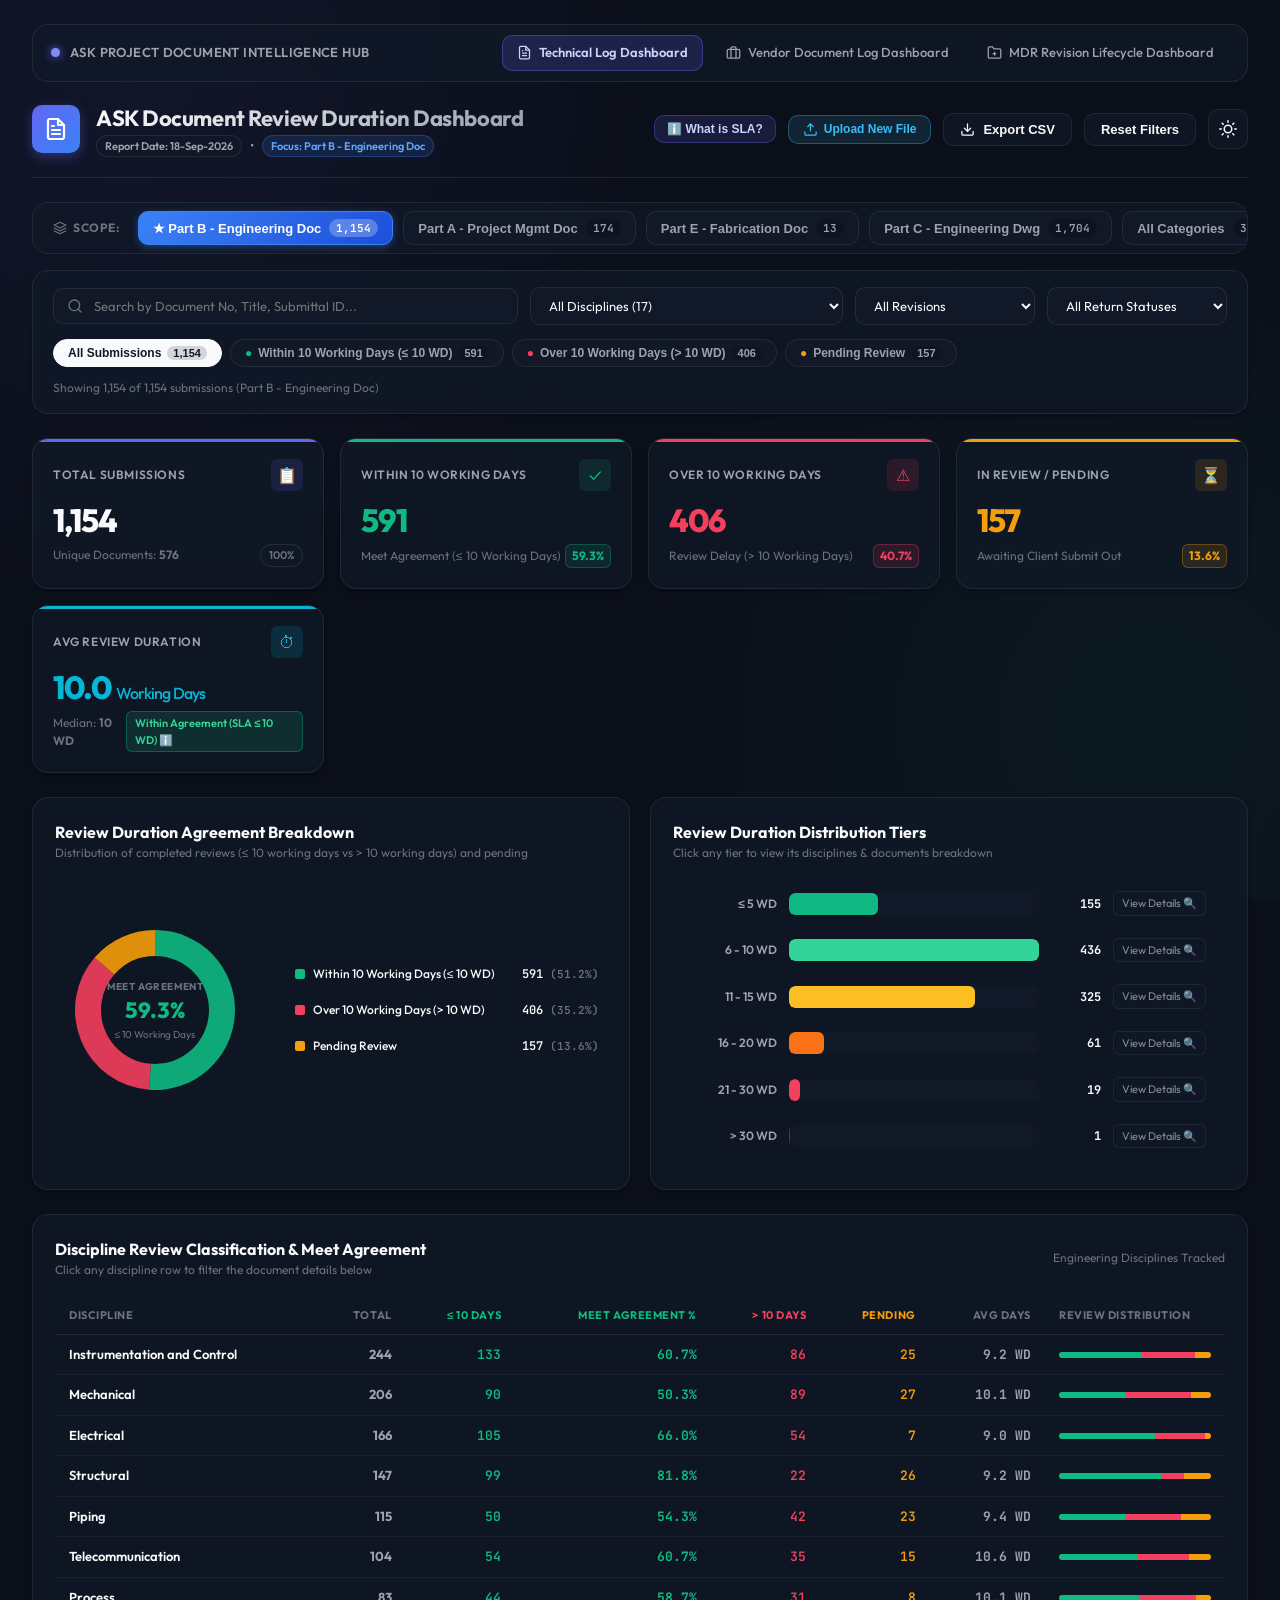
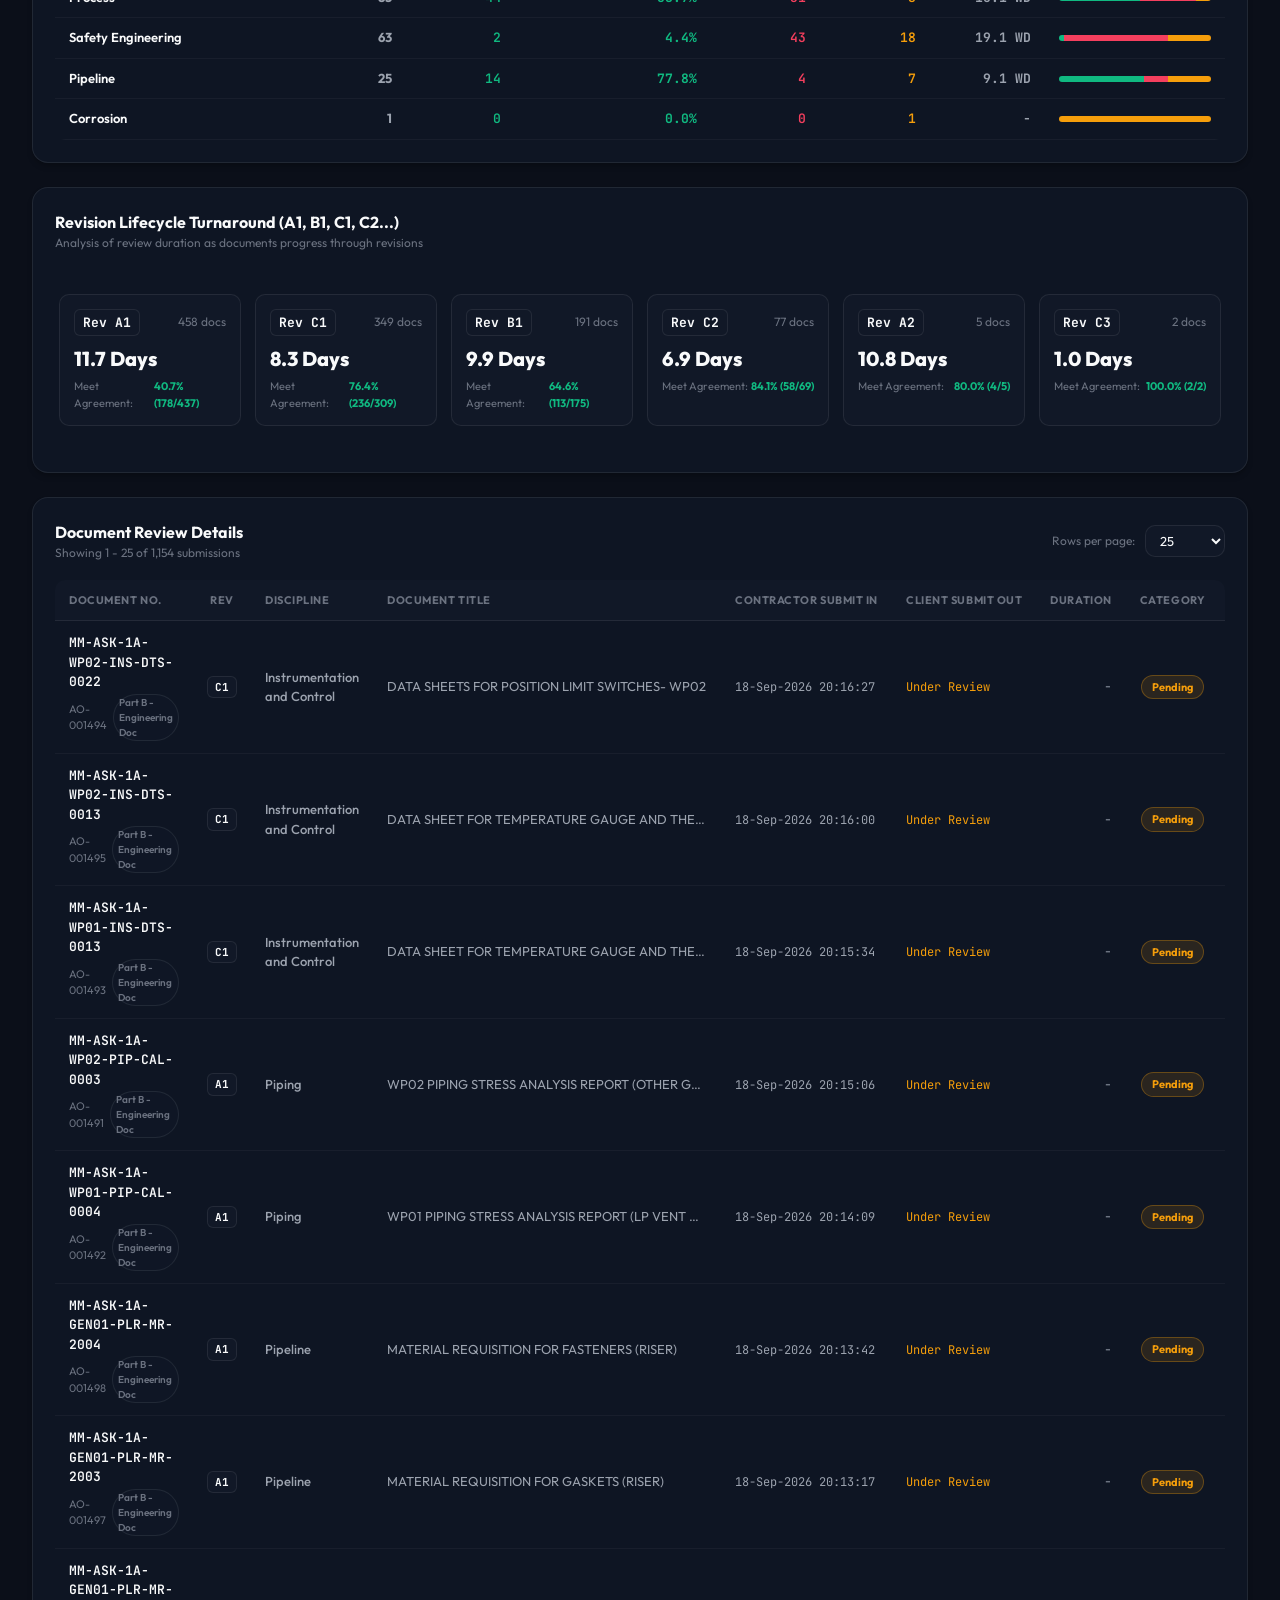
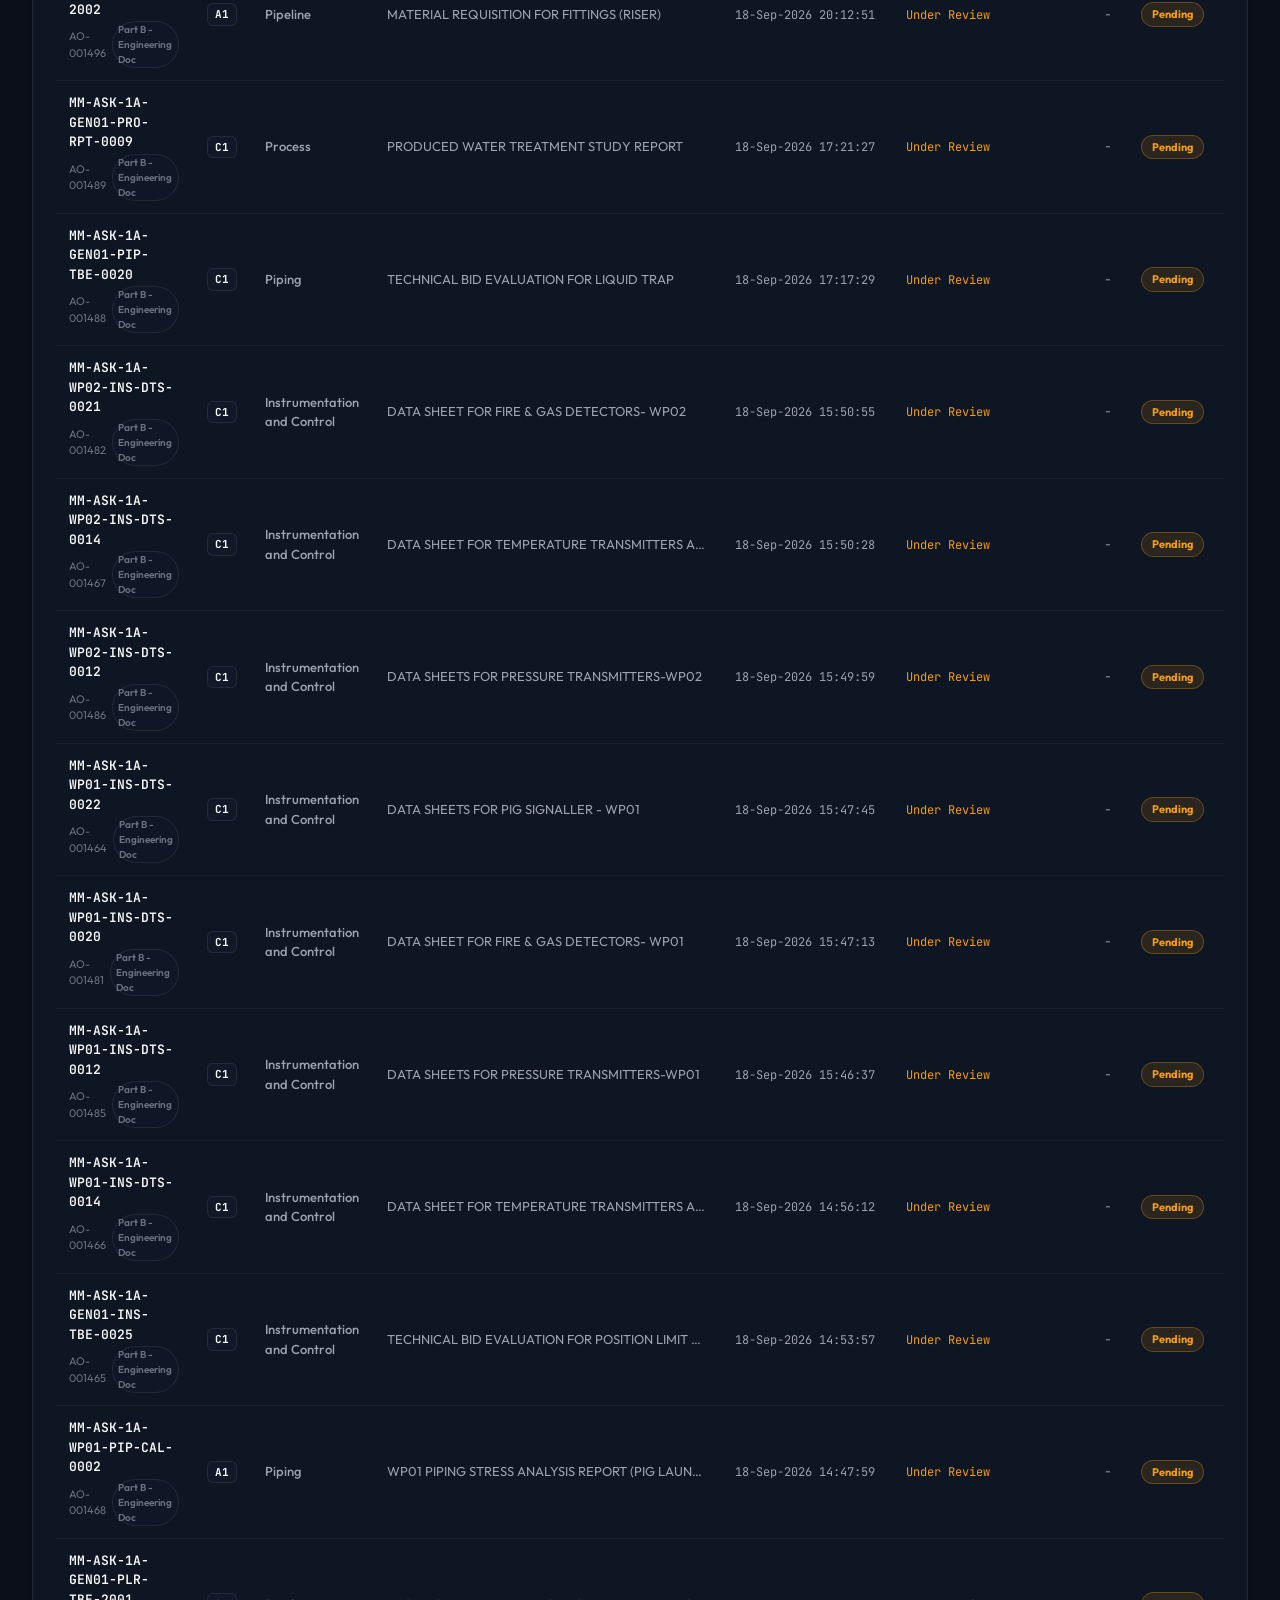
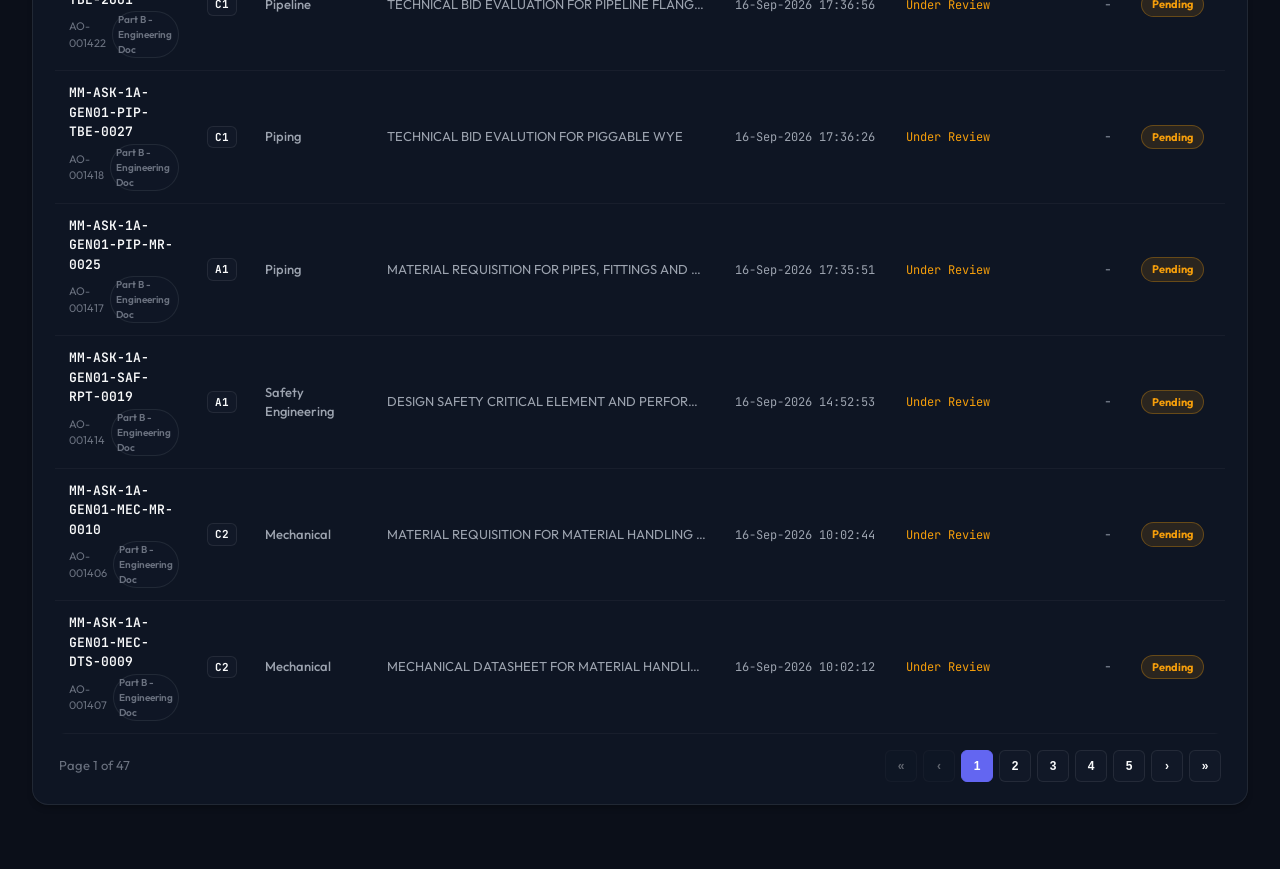
==== commit 5538d9ef: "Add files via upload" ====
--- a/index.html
+++ b/index.html
@@ -4,27 +4,27 @@
   <meta charset="UTF-8">
   <meta name="viewport" content="width=device-width, initial-scale=1.0">
   <title>ASK Document Review Duration Dashboard | Contractor vs Client Tracking</title>
-  <meta name="description" content="Technical Document review duration tracking dashboard for ASK Project. Monitors Contractor (zm167dc@jutal.com) submissions and Client review turnaround times.">
+  <meta name="description" content="Technical Document review duration tracking dashboard for ASK Project. Monitors submittal turnaround and Client review times.">
   <link rel="stylesheet" href="styles.css">
 </head>
 <body>
   <div class="container">
     <!-- Top Nav: Switch between dashboards -->
-    <nav style="display: flex; align-items: center; justify-content: space-between; background: var(--bg-card); backdrop-filter: blur(12px); border: 1px solid var(--border-color); border-radius: 16px; padding: 10px 18px; margin-bottom: 20px; flex-wrap: wrap; gap: 12px;">
-      <div style="display: flex; align-items: center; gap: 10px; font-size: 13px; font-weight: 600; letter-spacing: 0.03em; text-transform: uppercase; color: var(--text-secondary);">
+    <nav class="hub-nav">
+      <div class="hub-nav-brand">
         <span style="width: 9px; height: 9px; border-radius: 50%; background: #818cf8; box-shadow: 0 0 10px #6366f1; display: inline-block;"></span>
         <span>ASK Project Document Intelligence Hub</span>
       </div>
-      <div style="display: flex; align-items: center; gap: 8px; flex-wrap: wrap;">
-        <a href="index.html" style="display: inline-flex; align-items: center; gap: 7px; padding: 7px 14px; border-radius: 10px; font-size: 13px; text-decoration: none; background: rgba(99, 102, 241, 0.15); color: #c7d2fe; border: 1px solid rgba(99, 102, 241, 0.35); font-weight: 600;">
+      <div class="hub-nav-links">
+        <a href="index.html" class="nav-tab-link active-tech">
           <svg width="15" height="15" viewBox="0 0 24 24" fill="none" stroke="currentColor" stroke-width="2"><path d="M14 2H6a2 2 0 0 0-2 2v16a2 2 0 0 0 2 2h12a2 2 0 0 0 2-2V8z"></path><polyline points="14 2 14 8 20 8"></polyline><line x1="16" y1="13" x2="8" y2="13"></line><line x1="16" y1="17" x2="8" y2="17"></line><polyline points="10 9 9 9 8 9"></polyline></svg>
           Technical Log Dashboard
         </a>
-        <a href="index_vendor.html" style="display: inline-flex; align-items: center; gap: 7px; padding: 7px 14px; border-radius: 10px; font-size: 13px; text-decoration: none; color: var(--text-secondary); border: 1px solid transparent; font-weight: 500;">
+        <a href="index_vendor.html" class="nav-tab-link">
           <svg width="15" height="15" viewBox="0 0 24 24" fill="none" stroke="currentColor" stroke-width="2"><rect x="2" y="7" width="20" height="14" rx="2" ry="2"></rect><path d="M16 21V5a2 2 0 0 0-2-2h-4a2 2 0 0 0-2 2v16"></path></svg>
           Vendor Document Log Dashboard
         </a>
-        <a href="index_mdr.html" style="display: inline-flex; align-items: center; gap: 7px; padding: 7px 14px; border-radius: 10px; font-size: 13px; text-decoration: none; color: var(--text-secondary); border: 1px solid transparent; font-weight: 500;">
+        <a href="index_mdr.html" class="nav-tab-link">
           <svg width="15" height="15" viewBox="0 0 24 24" fill="none" stroke="currentColor" stroke-width="2"><path d="M22 19a2 2 0 0 1-2 2H4a2 2 0 0 1-2-2V5a2 2 0 0 1 2-2h5l2 3h9a2 2 0 0 1 2 2z"></path><line x1="12" y1="11" x2="12" y2="17"></line><line x1="9" y1="14" x2="15" y2="14"></line></svg>
           MDR Revision Lifecycle Dashboard
         </a>
@@ -46,9 +46,7 @@
         <div class="brand-title">
           <h1>ASK Document Review Duration Dashboard</h1>
           <div class="brand-subtitle">
-            <span>Contractor: <strong>zm167dc@jutal.com</strong></span>
-            <span>&bull;</span>
-            <span class="badge-tag">Report Date: 18-Sep-2026</span>
+            <span class="badge-tag" id="headerReportDate">Report Date: 18-Sep-2026</span>
             <span>&bull;</span>
             <span class="badge-tag" style="background: rgba(59, 130, 246, 0.15); color: #60a5fa; border-color: rgba(59, 130, 246, 0.3);">
               Focus: Part B - Engineering Doc
@@ -63,6 +61,17 @@
         <button id="openUploadBtn" class="btn-upload-nav" title="Upload New Weekly Cut-Off Excel File">
           <svg width="15" height="15" viewBox="0 0 24 24" fill="none" stroke="currentColor" stroke-width="2"><path d="M21 15v4a2 2 0 0 1-2 2H5a2 2 0 0 1-2-2v-4"></path><polyline points="17 8 12 3 7 8"></polyline><line x1="12" y1="3" x2="12" y2="15"></line></svg>
           Upload New File
+        </button>
+        <button id="exportCsvBtn" class="btn btn-secondary" title="Export filtered documents to CSV">
+          <svg width="15" height="15" viewBox="0 0 24 24" fill="none" stroke="currentColor" stroke-width="2" stroke-linecap="round" stroke-linejoin="round">
+            <path d="M21 15v4a2 2 0 0 1-2 2H5a2 2 0 0 1-2-2v-4"></path>
+            <polyline points="7 10 12 15 17 10"></polyline>
+            <line x1="12" y1="15" x2="12" y2="3"></line>
+          </svg>
+          Export CSV
+        </button>
+        <button id="resetFiltersBtn" class="btn btn-secondary" title="Reset all applied filters">
+          Reset Filters
         </button>
         <button id="themeToggleBtn" class="btn-icon" title="Toggle Light/Dark Theme" aria-label="Toggle Theme">
           <svg id="themeIcon" width="18" height="18" viewBox="0 0 24 24" fill="none" stroke="currentColor" stroke-width="2" stroke-linecap="round" stroke-linejoin="round">
@@ -76,17 +85,6 @@
             <line x1="4.22" y1="19.78" x2="5.64" y2="18.36"></line>
             <line x1="18.36" y1="5.64" x2="19.78" y2="4.22"></line>
           </svg>
-        </button>
-        <button id="exportCsvBtn" class="btn btn-secondary" title="Export filtered documents to CSV">
-          <svg width="15" height="15" viewBox="0 0 24 24" fill="none" stroke="currentColor" stroke-width="2" stroke-linecap="round" stroke-linejoin="round">
-            <path d="M21 15v4a2 2 0 0 1-2 2H5a2 2 0 0 1-2-2v-4"></path>
-            <polyline points="7 10 12 15 17 10"></polyline>
-            <line x1="12" y1="15" x2="12" y2="3"></line>
-          </svg>
-          Export CSV
-        </button>
-        <button id="resetFiltersBtn" class="btn btn-secondary" title="Reset all applied filters">
-          Reset Filters
         </button>
       </div>
     </header>
--- a/styles.css
+++ b/styles.css
@@ -1317,3 +1317,302 @@
   }
 }
 
+/* Hub Navigation Switcher */
+.hub-nav {
+  display: flex;
+  align-items: center;
+  justify-content: space-between;
+  background: var(--bg-card);
+  backdrop-filter: blur(12px);
+  border: 1px solid var(--border-color);
+  border-radius: 16px;
+  padding: 10px 18px;
+  margin-bottom: 20px;
+  flex-wrap: wrap;
+  gap: 12px;
+}
+
+.hub-nav-brand {
+  display: flex;
+  align-items: center;
+  gap: 10px;
+  font-size: 13px;
+  font-weight: 600;
+  letter-spacing: 0.03em;
+  text-transform: uppercase;
+  color: var(--text-secondary);
+}
+
+.hub-nav-links {
+  display: flex;
+  align-items: center;
+  gap: 8px;
+  flex-wrap: wrap;
+}
+
+.nav-tab-link {
+  display: inline-flex;
+  align-items: center;
+  gap: 7px;
+  padding: 7px 14px;
+  border-radius: 10px;
+  font-size: 13px;
+  text-decoration: none;
+  color: var(--text-secondary);
+  border: 1px solid transparent;
+  font-weight: 500;
+  transition: all var(--transition-fast);
+}
+
+.nav-tab-link:hover {
+  background: var(--bg-card-hover);
+  color: var(--text-primary);
+}
+
+.nav-tab-link.active-tech {
+  background: rgba(99, 102, 241, 0.18);
+  color: #c7d2fe;
+  border: 1px solid rgba(99, 102, 241, 0.4);
+  font-weight: 600;
+}
+
+.nav-tab-link.active-vendor {
+  background: rgba(56, 189, 248, 0.18);
+  color: #bae6fd;
+  border: 1px solid rgba(56, 189, 248, 0.4);
+  font-weight: 600;
+}
+
+.nav-tab-link.active-mdr {
+  background: rgba(16, 185, 129, 0.18);
+  color: #a7f3d0;
+  border: 1px solid rgba(16, 185, 129, 0.4);
+  font-weight: 600;
+}
+
+/* ==========================================================================
+   LIGHT THEME ACCESSIBILITY & CONTRAST OVERRIDES
+   ========================================================================== */
+[data-theme="light"] .hub-nav {
+  background: #ffffff;
+  border-color: #cbd5e1;
+  box-shadow: 0 1px 3px rgba(0, 0, 0, 0.05);
+}
+
+[data-theme="light"] .hub-nav-brand {
+  color: #1e293b;
+  font-weight: 700;
+}
+
+[data-theme="light"] .nav-tab-link {
+  color: #475569;
+}
+
+[data-theme="light"] .nav-tab-link:hover {
+  background: #f1f5f9;
+  color: #0f172a;
+}
+
+[data-theme="light"] .nav-tab-link.active-tech {
+  background: #ede9fe;
+  color: #4338ca;
+  border-color: #a5b4fc;
+  font-weight: 700;
+}
+
+[data-theme="light"] .nav-tab-link.active-vendor {
+  background: #e0f2fe;
+  color: #0369a1;
+  border-color: #7dd3fc;
+  font-weight: 700;
+}
+
+[data-theme="light"] .nav-tab-link.active-mdr {
+  background: #d1fae5;
+  color: #065f46;
+  border-color: #6ee7b7;
+  font-weight: 700;
+}
+
+[data-theme="light"] .btn-sla-info {
+  color: #4338ca;
+  background: #ede9fe;
+  border-color: #c4b5fd;
+  font-weight: 600;
+}
+
+[data-theme="light"] .btn-sla-info:hover {
+  background: #ddd6fe;
+  color: #312e81;
+  border-color: #a78bfa;
+}
+
+[data-theme="light"] .btn-upload-nav {
+  color: #0369a1;
+  background: #e0f2fe;
+  border-color: #7dd3fc;
+  font-weight: 600;
+}
+
+[data-theme="light"] .btn-upload-nav:hover {
+  background: #bae6fd;
+  color: #075985;
+  border-color: #38bdf8;
+}
+
+[data-theme="light"] .btn-icon {
+  background: #ffffff;
+  border-color: #cbd5e1;
+  color: #1e293b;
+}
+
+[data-theme="light"] .btn-icon:hover {
+  background: #f1f5f9;
+  border-color: #94a3b8;
+  color: #0f172a;
+}
+
+[data-theme="light"] .btn-secondary {
+  background: #ffffff;
+  border-color: #cbd5e1;
+  color: #1e293b;
+  font-weight: 600;
+}
+
+[data-theme="light"] .btn-secondary:hover {
+  background: #f8fafc;
+  border-color: #94a3b8;
+  color: #0f172a;
+}
+
+/* Category & Package Sliding Bars in Light Mode */
+[data-theme="light"] .doc-category-nav {
+  background: #ffffff;
+  border-color: #cbd5e1;
+  box-shadow: 0 1px 3px rgba(0, 0, 0, 0.05);
+}
+
+[data-theme="light"] .doc-category-nav-label {
+  color: #0f172a;
+  font-weight: 700;
+}
+
+[data-theme="light"] .doc-category-tab {
+  background: #f8fafc;
+  border-color: #cbd5e1;
+  color: #334155;
+  font-weight: 600;
+}
+
+[data-theme="light"] .doc-category-tab:hover {
+  background: #f1f5f9;
+  color: #0f172a;
+  border-color: #94a3b8;
+}
+
+[data-theme="light"] .doc-category-tab.active {
+  background: #4f46e5;
+  color: #ffffff;
+  border-color: #4f46e5;
+  box-shadow: 0 2px 8px rgba(79, 70, 229, 0.35);
+}
+
+[data-theme="light"] .doc-category-tab.focus-part-b.active {
+  background: #2563eb;
+  border-color: #2563eb;
+  color: #ffffff;
+  box-shadow: 0 2px 8px rgba(37, 99, 235, 0.35);
+}
+
+[data-theme="light"] .tab-badge {
+  background: #e2e8f0;
+  color: #334155;
+  font-weight: 600;
+}
+
+[data-theme="light"] .doc-category-tab.active .tab-badge {
+  background: rgba(255, 255, 255, 0.28);
+  color: #ffffff;
+  font-weight: 700;
+}
+
+/* Vendor Package Sliding Navigation */
+[data-theme="light"] .vendor-pkg-nav {
+  background: #ffffff !important;
+  border-color: #cbd5e1 !important;
+  box-shadow: 0 1px 3px rgba(0, 0, 0, 0.05);
+}
+
+[data-theme="light"] .vendor-pkg-label {
+  color: #0f172a !important;
+  font-weight: 700 !important;
+}
+
+[data-theme="light"] .pkg-tab {
+  background: #f8fafc;
+  border-color: #cbd5e1;
+  color: #334155;
+  font-weight: 600;
+}
+
+[data-theme="light"] .pkg-tab:hover {
+  background: #f1f5f9;
+  color: #0f172a;
+  border-color: #94a3b8;
+}
+
+[data-theme="light"] .pkg-tab.active {
+  background: #0284c7 !important;
+  color: #ffffff !important;
+  border-color: #0284c7 !important;
+  font-weight: 700 !important;
+  box-shadow: 0 2px 8px rgba(2, 132, 199, 0.35);
+}
+
+[data-theme="light"] .pkg-tab-badge {
+  background: #e2e8f0;
+  color: #334155;
+  font-weight: 600;
+}
+
+[data-theme="light"] .pkg-tab.active .pkg-tab-badge {
+  background: rgba(255, 255, 255, 0.28) !important;
+  color: #ffffff !important;
+  font-weight: 700;
+}
+
+[data-theme="light"] .vendor-pkg-nav::-webkit-scrollbar-thumb {
+  background: #cbd5e1;
+}
+
+/* Badge Tags & Filter Pills in Light Mode */
+[data-theme="light"] .badge-tag {
+  background: #f1f5f9;
+  border-color: #cbd5e1;
+  color: #0f172a;
+}
+
+[data-theme="light"] .pill-btn {
+  background: #ffffff;
+  border-color: #cbd5e1;
+  color: #334155;
+}
+
+[data-theme="light"] .pill-btn:hover {
+  background: #f8fafc;
+  color: #0f172a;
+  border-color: #94a3b8;
+}
+
+[data-theme="light"] .search-input,
+[data-theme="light"] .select-filter {
+  background: #ffffff;
+  border-color: #cbd5e1;
+  color: #0f172a;
+}
+
+[data-theme="light"] .search-input:focus,
+[data-theme="light"] .select-filter:focus {
+  border-color: #6366f1;
+  background: #ffffff;
+}
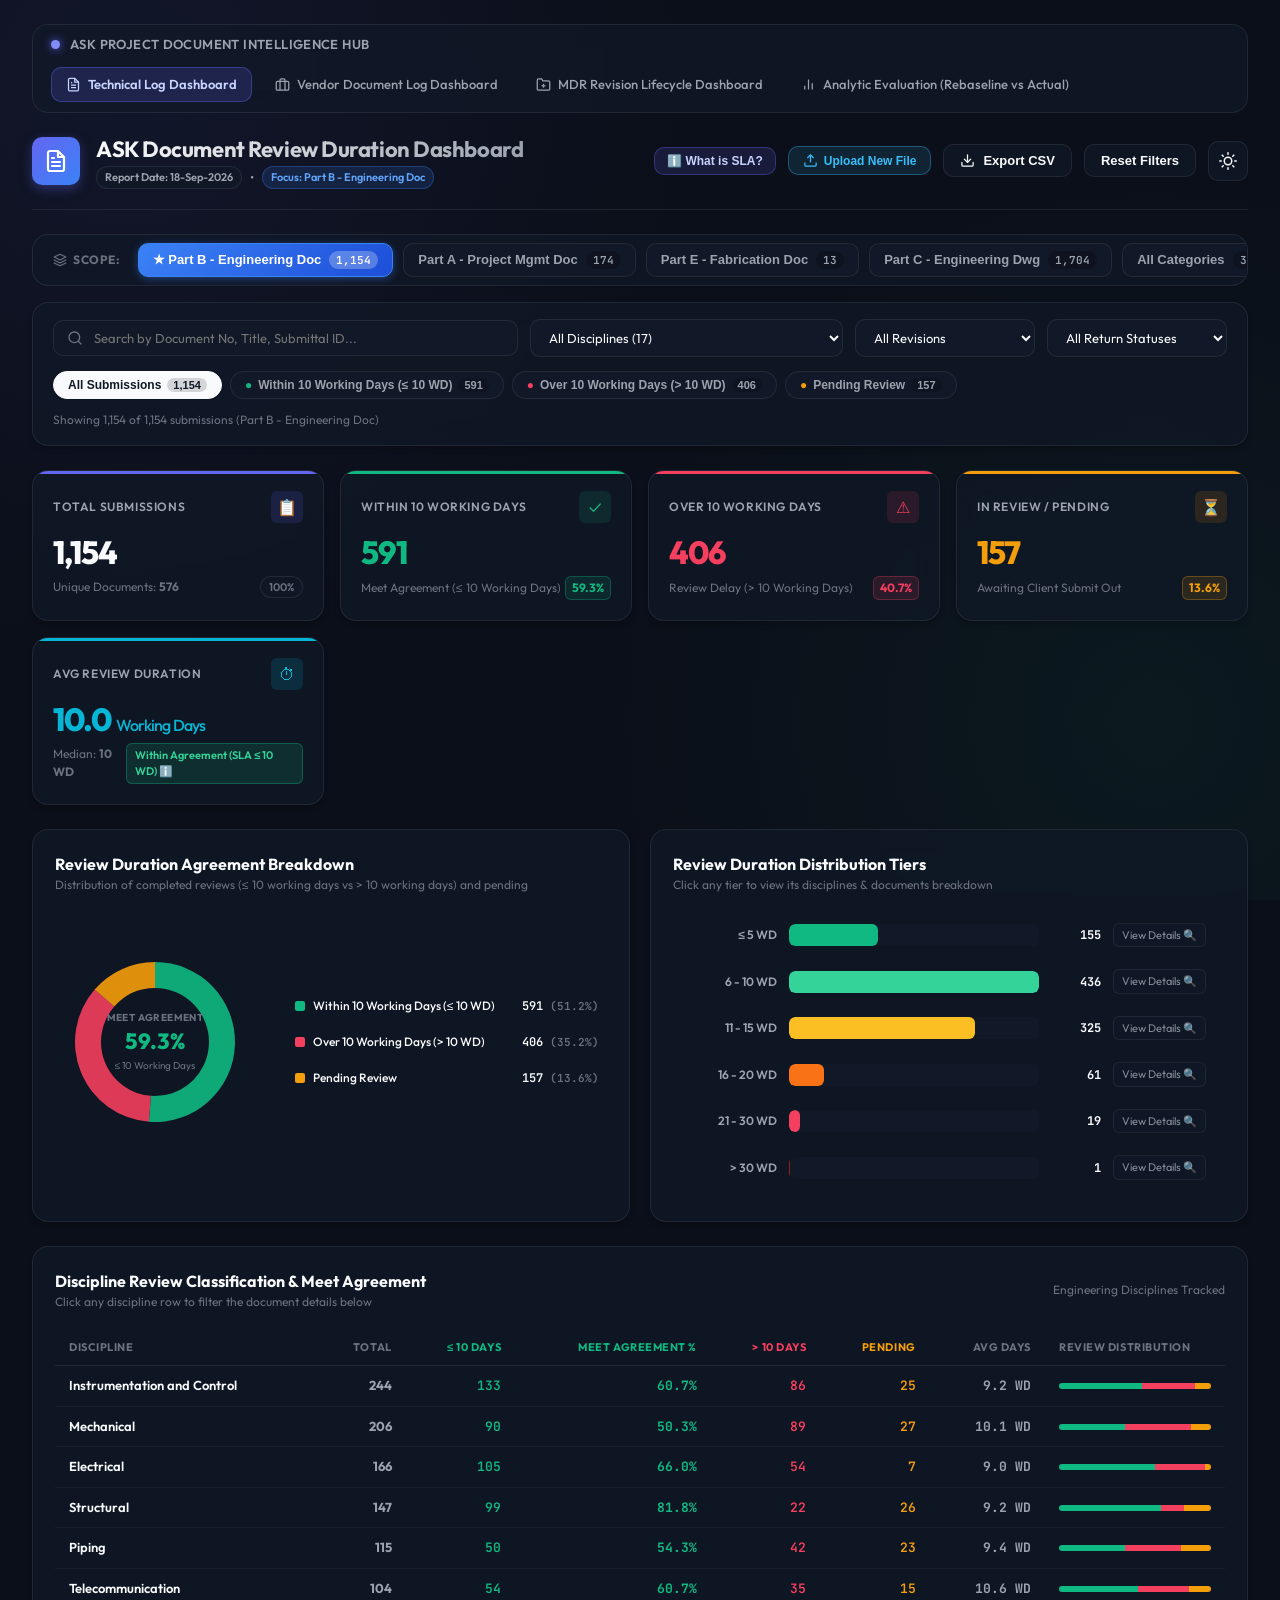
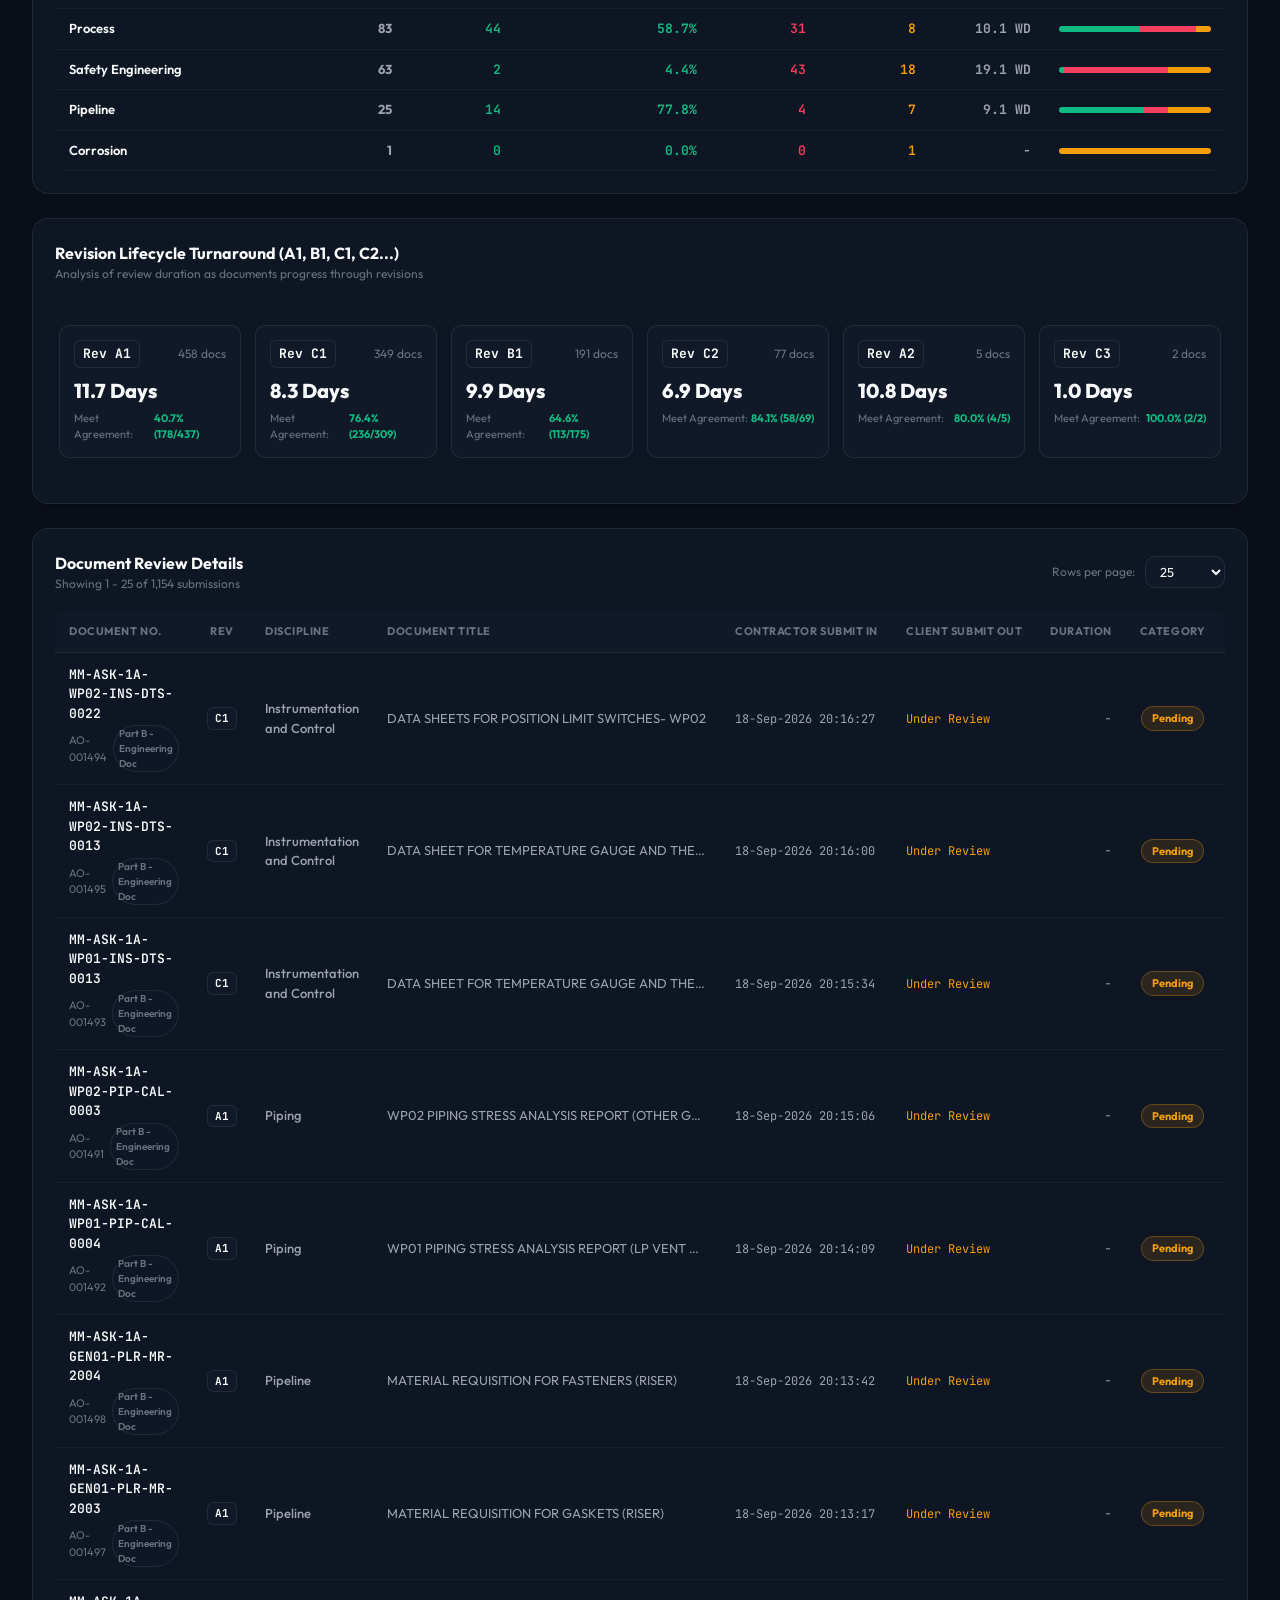
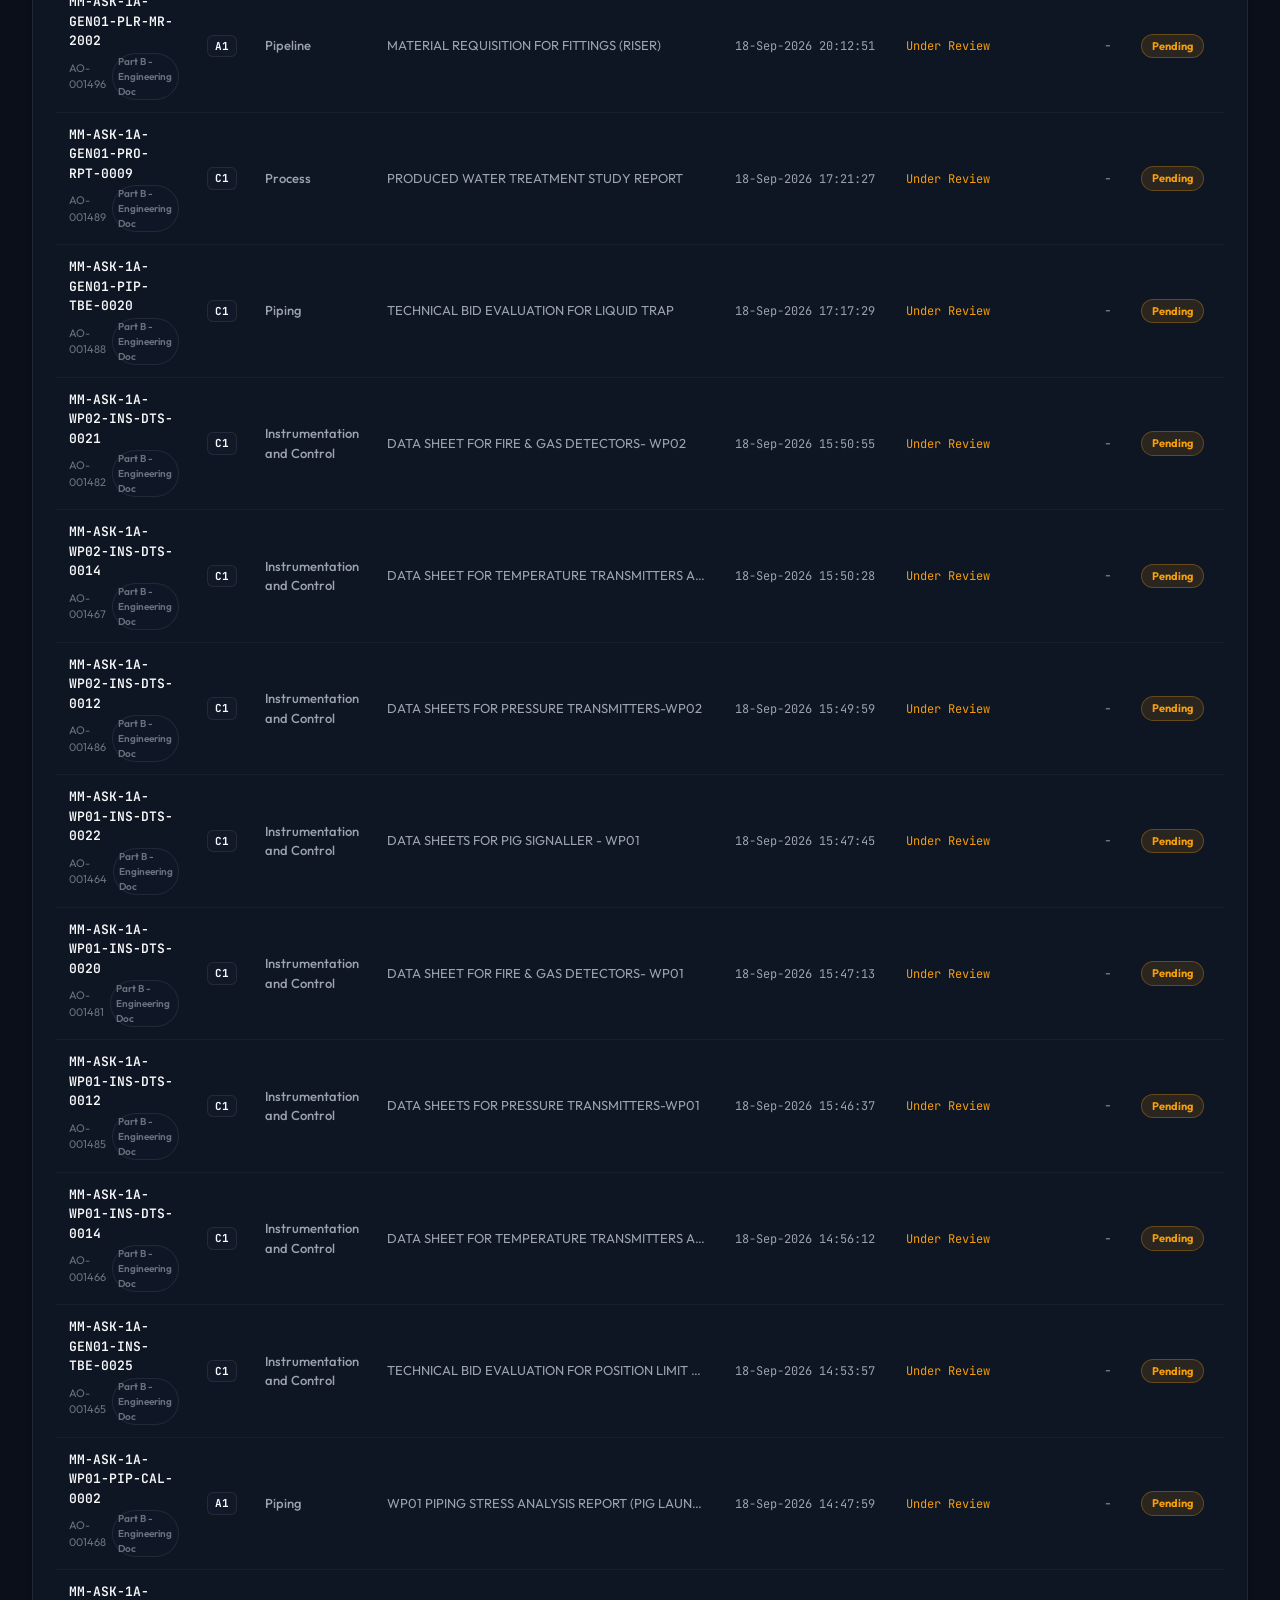
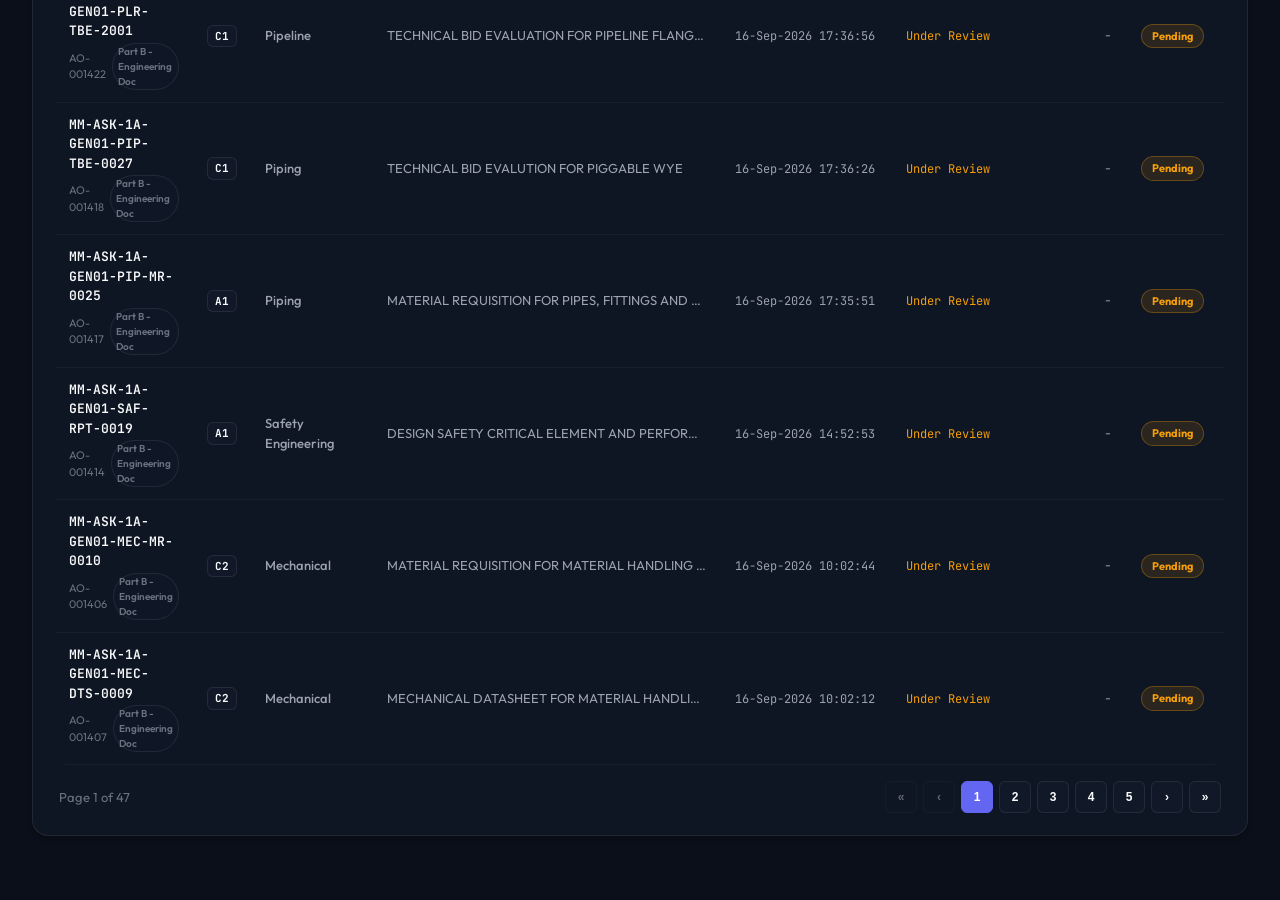
==== commit 8abc2f95: "Add files via upload" ====
--- a/index.html
+++ b/index.html
@@ -27,6 +27,10 @@
         <a href="index_mdr.html" class="nav-tab-link">
           <svg width="15" height="15" viewBox="0 0 24 24" fill="none" stroke="currentColor" stroke-width="2"><path d="M22 19a2 2 0 0 1-2 2H4a2 2 0 0 1-2-2V5a2 2 0 0 1 2-2h5l2 3h9a2 2 0 0 1 2 2z"></path><line x1="12" y1="11" x2="12" y2="17"></line><line x1="9" y1="14" x2="15" y2="14"></line></svg>
           MDR Revision Lifecycle Dashboard
+        </a>
+        <a href="index_analytics.html" class="nav-tab-link">
+          <svg width="15" height="15" viewBox="0 0 24 24" fill="none" stroke="currentColor" stroke-width="2"><line x1="18" y1="20" x2="18" y2="10"></line><line x1="12" y1="20" x2="12" y2="4"></line><line x1="6" y1="20" x2="6" y2="14"></line></svg>
+          Analytic Evaluation (Rebaseline vs Actual)
         </a>
       </div>
     </nav>
--- a/styles.css
+++ b/styles.css
@@ -1390,6 +1390,13 @@
   font-weight: 600;
 }
 
+.nav-tab-link.active-analytics {
+  background: rgba(139, 92, 246, 0.18);
+  color: #c4b5fd;
+  border: 1px solid rgba(139, 92, 246, 0.4);
+  font-weight: 600;
+}
+
 /* ==========================================================================
    LIGHT THEME ACCESSIBILITY & CONTRAST OVERRIDES
    ========================================================================== */
@@ -1434,6 +1441,13 @@
   font-weight: 700;
 }
 
+[data-theme="light"] .nav-tab-link.active-analytics {
+  background: #f5f3ff;
+  color: #5b21b6;
+  border-color: #c4b5fd;
+  font-weight: 700;
+}
+
 [data-theme="light"] .btn-sla-info {
   color: #4338ca;
   background: #ede9fe;
